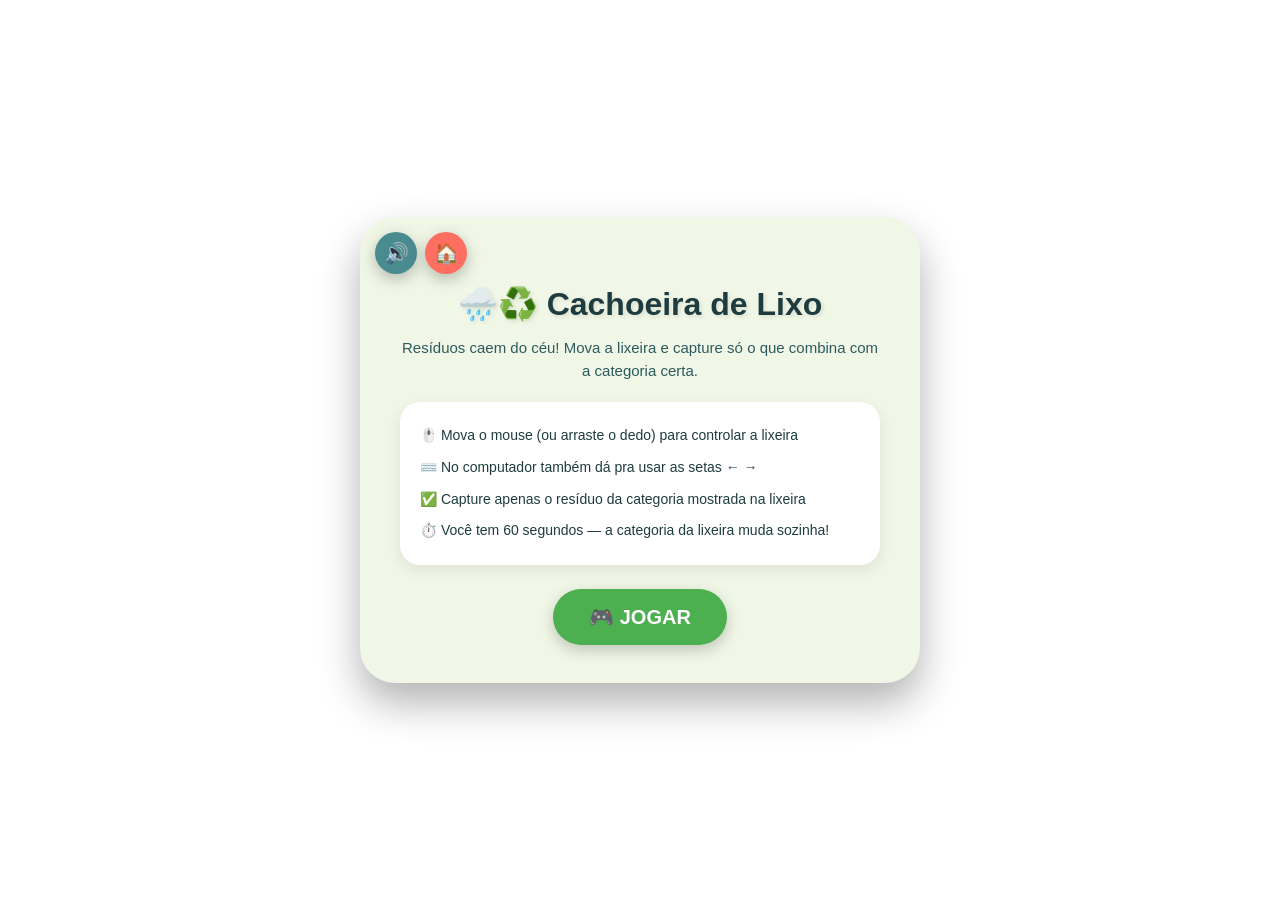
==== src/main/resources/static/cachoeira-lixo.html @ 70d6e850 "Adiciona hub de selecao de jogos e novo jogo Cachoeira de Lixo - index.html vira o hub inicial: apre" ====
<!DOCTYPE html>
<html lang="pt-BR">
<head>
    <meta charset="UTF-8">
    <meta name="viewport" content="width=device-width, initial-scale=1.0">
    <title>🌧️♻️ Cachoeira de Lixo</title>

    <style>

        *{
            margin:0;
            padding:0;
            box-sizing:border-box;
            font-family:'Segoe UI',Tahoma,Geneva,Verdana,sans-serif;
        }

        body{
            background:url('images/backgroud/fundo-jogo.jpg');
            background-size:cover;
            background-position:center;
            background-repeat:no-repeat;
            min-height:100vh;
            display:flex;
            justify-content:center;
            align-items:center;
            padding:10px;
        }

        .game-container{
            background:#f0f7e6;
            border-radius:35px;
            padding:18px 25px;
            box-shadow:0 20px 40px rgba(0,0,0,0.3);
            max-width:560px;
            width:100%;
            max-height:calc(100vh - 20px);
            overflow:auto;
            position:relative;
        }

        .hidden{
            display:none !important;
        }

        /* Botoes flutuantes (som / voltar) */
        .icon-btn{
            position:absolute;
            top:15px;
            width:42px;
            height:42px;
            border-radius:50%;
            border:none;
            background:#4a8b8f;
            color:white;
            font-size:20px;
            cursor:pointer;
            box-shadow:0 5px 15px rgba(0,0,0,0.25);
            display:flex;
            align-items:center;
            justify-content:center;
            transition:transform 0.2s, background 0.3s;
            z-index:10;
            text-decoration:none;
        }

        .icon-btn:hover{
            transform:scale(1.1);
        }

        .icon-btn:active{
            transform:scale(0.9);
        }

        #soundToggleBtn{ left:15px; }

        .home-btn{
            left:65px;
            background:#ff6f61;
        }

        .home-btn:hover{
            background:#ff8a7f;
        }

        /* ===== Tela de inicio ===== */
        .tela-inicio{
            text-align:center;
            padding:50px 15px 20px;
        }

        .tela-inicio h1{
            color:#1e3c3f;
            font-size:32px;
            margin-bottom:14px;
            text-shadow:2px 2px 4px rgba(0,0,0,0.1);
        }

        .tela-inicio p.subtitulo{
            color:#2d5a5e;
            font-size:15px;
            margin-bottom:20px;
            line-height:1.5;
        }

        .instrucoes-lista{
            list-style:none;
            background:white;
            border-radius:20px;
            padding:18px 20px;
            margin-bottom:24px;
            text-align:left;
            box-shadow:0 5px 15px rgba(0,0,0,0.08);
        }

        .instrucoes-lista li{
            color:#1e3c3f;
            font-size:14px;
            padding:6px 0;
            line-height:1.4;
        }

        .btn-primario{
            background:#4CAF50;
            color:white;
            border:none;
            padding:16px 36px;
            font-size:20px;
            font-weight:bold;
            border-radius:35px;
            cursor:pointer;
            box-shadow:0 5px 15px rgba(0,0,0,0.2);
            transition:transform 0.2s, background 0.2s;
        }

        .btn-primario:hover:not(:disabled){
            background:#45a049;
            transform:scale(1.05);
        }

        .btn-primario:active:not(:disabled){
            transform:scale(0.95);
        }

        .btn-primario:disabled{
            opacity:0.6;
            cursor:default;
        }

        /* ===== HUD ===== */
        .hud{
            display:flex;
            justify-content:space-between;
            align-items:center;
            gap:8px;
            flex-wrap:wrap;
            background:#2d5a5e;
            padding:10px 16px;
            border-radius:26px;
            color:white;
            margin:48px 0 14px;
        }

        .hud-pill{
            font-size:14px;
            font-weight:bold;
            padding:7px 14px;
            border-radius:20px;
            color:white;
            white-space:nowrap;
        }

        .hud-pontuacao{ background:#ff6f61; }
        .hud-categoria{ background:#4a8b8f; }
        .hud-tempo{ background:#4CAF50; transition:background 0.3s; }

        .hud-tempo.timer-danger{
            background:#ff3b30;
            animation:pulse-timer 0.6s infinite;
        }

        @keyframes pulse-timer{
            0%,100%{ transform:scale(1); }
            50%{ transform:scale(1.08); }
        }

        .btn-pausar{
            border:none;
            background:#ffb347;
            color:#1e3c3f;
            width:36px;
            height:36px;
            border-radius:50%;
            font-size:16px;
            cursor:pointer;
            box-shadow:0 3px 8px rgba(0,0,0,0.2);
        }

        .btn-pausar:active{
            transform:scale(0.9);
        }

        /* ===== Area de jogo ===== */
        .area-jogo{
            position:relative;
            width:100%;
            height:62vh;
            max-height:520px;
            min-height:360px;
            background:linear-gradient(#cfe8f3, #eaf7ea);
            border-radius:24px;
            overflow:hidden;
            border:3px solid #4a8b8f;
            touch-action:none;
            cursor:pointer;
        }

        .area-jogo.tempo-critico{
            animation:fundo-critico-pulse 0.7s infinite;
        }

        @keyframes fundo-critico-pulse{
            0%,100%{ box-shadow:inset 0 0 0 6px rgba(255,205,210,0); }
            50%{ box-shadow:inset 0 0 0 6px rgba(255,59,48,0.55); }
        }

        .residuo-caindo{
            position:absolute;
            width:54px;
            height:54px;
            background:white;
            border-radius:14px;
            border:2px solid #4a8b8f;
            box-shadow:0 4px 10px rgba(0,0,0,0.15);
            display:flex;
            align-items:center;
            justify-content:center;
        }

        .residuo-caindo img{
            width:42px;
            height:42px;
            object-fit:contain;
            pointer-events:none;
            -webkit-user-drag:none;
        }

        #lixeiraJogador{
            position:absolute;
            bottom:8px;
            left:50%;
            width:110px;
            height:70px;
            transform:translateX(-50%);
            border-radius:14px 14px 22px 22px;
            display:flex;
            flex-direction:column;
            align-items:center;
            justify-content:center;
            color:white;
            font-weight:bold;
            text-shadow:0 1px 3px rgba(0,0,0,0.4);
            box-shadow:0 6px 14px rgba(0,0,0,0.3);
            background:#4a8b8f;
            transition:background-color 0.4s;
        }

        #lixeiraJogador .lixeira-jogador-icone{
            font-size:20px;
            line-height:1;
        }

        #lixeiraJogador .lixeira-jogador-nome{
            font-size:12px;
            margin-top:2px;
        }

        #lixeiraJogador.lixeira-jogador-troca{
            animation:lixeira-troca-anim 0.6s;
        }

        @keyframes lixeira-troca-anim{
            0%{ box-shadow:0 0 0 0 rgba(255,179,71,0.9); }
            100%{ box-shadow:0 0 0 22px rgba(255,179,71,0); }
        }

        #lixeiraJogador.lixeira-jogador-sucesso{
            animation:lixeira-jogador-sucesso-anim 0.4s;
        }

        @keyframes lixeira-jogador-sucesso-anim{
            0%{ transform:translateX(-50%) scale(1); }
            40%{ transform:translateX(-50%) scale(1.18); }
            100%{ transform:translateX(-50%) scale(1); }
        }

        #lixeiraJogador.lixeira-jogador-erro{
            animation:lixeira-jogador-erro-anim 0.4s;
        }

        @keyframes lixeira-jogador-erro-anim{
            0%,100%{ transform:translateX(-50%); }
            25%{ transform:translateX(calc(-50% - 8px)); }
            75%{ transform:translateX(calc(-50% + 8px)); }
        }

        .feedback-flutuante{
            position:absolute;
            font-weight:bold;
            font-size:20px;
            pointer-events:none;
            animation:feedback-subir 0.8s ease-out forwards;
            z-index:6;
        }

        .feedback-positivo{ color:#1b5e20; }
        .feedback-negativo{ color:#b71c1c; }

        @keyframes feedback-subir{
            0%{ transform:translateY(0); opacity:1; }
            100%{ transform:translateY(-45px); opacity:0; }
        }

        .aviso-categoria{
            position:absolute;
            top:14px;
            left:50%;
            transform:translateX(-50%) translateY(-16px);
            background:#ffb347;
            color:#1e3c3f;
            padding:10px 22px;
            border-radius:20px;
            font-weight:bold;
            font-size:14px;
            box-shadow:0 8px 20px rgba(0,0,0,0.25);
            opacity:0;
            transition:opacity 0.3s, transform 0.3s;
            pointer-events:none;
            z-index:7;
            white-space:nowrap;
        }

        .aviso-categoria.visivel{
            opacity:1;
            transform:translateX(-50%) translateY(0);
        }

        .overlay-pausa{
            position:absolute;
            inset:0;
            background:rgba(30,60,63,0.85);
            display:flex;
            flex-direction:column;
            align-items:center;
            justify-content:center;
            gap:16px;
            z-index:8;
            border-radius:22px;
        }

        .overlay-pausa h2{
            color:white;
            font-size:26px;
        }

        /* ===== Tela final ===== */
        .tela-fim{
            text-align:center;
            padding:30px 15px;
        }

        .tela-fim h2{
            color:#1e3c3f;
            font-size:28px;
            margin-bottom:10px;
        }

        .pontuacao-final{
            font-size:52px;
            font-weight:bold;
            color:#ff6f61;
            margin:10px 0;
        }

        .mensagem-final{
            font-size:18px;
            color:#1e3c3f;
            font-weight:bold;
            margin-bottom:14px;
            line-height:1.4;
        }

        .dica-final{
            background:#e8f5e9;
            border-left:6px solid #4CAF50;
            border-radius:14px;
            padding:12px 16px;
            font-size:14px;
            color:#1b5e20;
            margin-bottom:22px;
            text-align:left;
        }

        .botoes-fim{
            display:flex;
            flex-direction:column;
            gap:12px;
            max-width:280px;
            margin:0 auto;
        }

        .btn-secundario{
            background:#4a8b8f;
            color:white;
            text-decoration:none;
            border:none;
            padding:14px 20px;
            font-size:16px;
            font-weight:bold;
            border-radius:30px;
            cursor:pointer;
            display:inline-flex;
            align-items:center;
            justify-content:center;
            gap:8px;
            transition:transform 0.2s, background 0.2s;
        }

        .btn-secundario:hover{
            background:#3d7377;
            transform:scale(1.03);
        }

        @media (max-width:480px){
            .tela-inicio h1{ font-size:26px; }
            .area-jogo{ height:56vh; min-height:320px; }
            #lixeiraJogador{ width:88px; height:60px; }
        }

    </style>
</head>

<body>

<div class="game-container">

    <button class="icon-btn" id="soundToggleBtn" onclick="alternarSom()" title="Ativar/desativar som">🔊</button>
    <a class="icon-btn home-btn" href="index.html" title="Voltar ao menu de jogos">🏠</a>

    <!-- Tela inicial -->
    <div id="telaInicio" class="tela-inicio">
        <h1>🌧️♻️ Cachoeira de Lixo</h1>
        <p class="subtitulo">Resíduos caem do céu! Mova a lixeira e capture só o que combina com a categoria certa.</p>

        <ul class="instrucoes-lista">
            <li>🖱️ Mova o mouse (ou arraste o dedo) para controlar a lixeira</li>
            <li>⌨️ No computador também dá pra usar as setas ← →</li>
            <li>✅ Capture apenas o resíduo da categoria mostrada na lixeira</li>
            <li>⏱️ Você tem 60 segundos — a categoria da lixeira muda sozinha!</li>
        </ul>

        <button class="btn-primario" id="btnJogarInicio">🎮 JOGAR</button>
    </div>

    <!-- Tela de jogo -->
    <div id="telaJogo" class="hidden">

        <div class="hud">
            <div class="hud-pill hud-pontuacao" id="hudPontuacao">0 pontos</div>
            <div class="hud-pill hud-categoria" id="hudCategoria">♻️ --</div>
            <div class="hud-pill hud-tempo" id="hudTempo">⏱️ 60s</div>
            <button class="btn-pausar" id="btnPausar" title="Pausar">⏸️</button>
        </div>

        <div class="area-jogo" id="areaJogo">
            <div id="lixeiraJogador">
                <span class="lixeira-jogador-icone">♻️</span>
                <span class="lixeira-jogador-nome">--</span>
            </div>
            <div class="aviso-categoria" id="avisoCategoria"></div>

            <div class="overlay-pausa hidden" id="overlayPausa">
                <h2>⏸️ Pausado</h2>
                <button class="btn-primario" id="btnContinuar">▶️ Continuar</button>
            </div>
        </div>
    </div>

    <!-- Tela final -->
    <div id="telaFim" class="hidden tela-fim">
        <h2>🏁 Fim de Jogo!</h2>
        <p class="pontuacao-final" id="pontuacaoFinal">0</p>
        <p class="mensagem-final" id="mensagemFinal"></p>
        <p class="dica-final" id="dicaFinal"></p>

        <div class="botoes-fim">
            <button class="btn-primario" id="btnJogarNovamente">🔄 Jogar novamente</button>
            <a class="btn-secundario" href="index.html">🏠 Voltar ao menu</a>
        </div>
    </div>

</div>

<script>

    // ===== Dados de categorias e itens (reaproveita a API do jogo de reciclagem) =====

    const CORES_CATEGORIA = {
        azul: '#1976D2',
        vermelho: '#e53935',
        verde: '#4CAF50',
        amarelo: '#ffb347',
        marrom: '#8d6e46'
    };

    // Copia local dos mesmos dados do backend (com.reciclagem.jogo.service.JogoService),
    // usada apenas se a API estiver indisponivel no momento do carregamento.
    const DADOS_FALLBACK = {
        lixeiras: [
            { cor: 'azul', categoriaAceita: 'papel', nome: 'Papel', imagemUrl: '/images/lixeiras/Papel.jpeg' },
            { cor: 'vermelho', categoriaAceita: 'plastico', nome: 'Plástico', imagemUrl: '/images/lixeiras/Plástico.jpeg' },
            { cor: 'verde', categoriaAceita: 'vidro', nome: 'Vidro', imagemUrl: '/images/lixeiras/Vidro.jpeg' },
            { cor: 'amarelo', categoriaAceita: 'metal', nome: 'Metal', imagemUrl: '/images/lixeiras/Metal.jpeg' },
            { cor: 'marrom', categoriaAceita: 'organico', nome: 'Orgânico', imagemUrl: '/images/lixeiras/Orgânico.jpeg' }
        ],
        itens: [
            { id: 1, nome: 'Garrafa PET', categoria: 'plastico', imagemUrl: '/images/lixos/Plastico/Garrafa PET.png' },
            { id: 2, nome: 'Pote de iogurte', categoria: 'plastico', imagemUrl: '/images/lixos/Plastico/Pote de iogurte.png' },
            { id: 3, nome: 'Sacola plástica', categoria: 'plastico', imagemUrl: '/images/lixos/Plastico/Sacola plastica.png' },
            { id: 4, nome: 'Tampa de garrafa', categoria: 'plastico', imagemUrl: '/images/lixos/Plastico/Tampa de garrafa.png' },
            { id: 5, nome: 'Copo descartável', categoria: 'plastico', imagemUrl: '/images/lixos/Plastico/Copo descartável.png' },
            { id: 6, nome: 'Jornal', categoria: 'papel', imagemUrl: '/images/lixos/Papel/Jornal.png' },
            { id: 7, nome: 'Caixa de papelão', categoria: 'papel', imagemUrl: '/images/lixos/Papel/Caixa de papelão.png' },
            { id: 8, nome: 'Revista', categoria: 'papel', imagemUrl: '/images/lixos/Papel/Revista.png' },
            { id: 9, nome: 'Rolo de papel higiênico', categoria: 'papel', imagemUrl: '/images/lixos/Papel/Rolo de papel higiênico.png' },
            { id: 10, nome: 'Caixa de leite', categoria: 'papel', imagemUrl: '/images/lixos/Papel/Caixa de leite.png' },
            { id: 11, nome: 'Lata de refrigerante', categoria: 'metal', imagemUrl: '/images/lixos/Metal/Lata de refrigerante.png' },
            { id: 12, nome: 'Lata de atum', categoria: 'metal', imagemUrl: '/images/lixos/Metal/Lata de atum.png' },
            { id: 13, nome: 'Papel alumínio', categoria: 'metal', imagemUrl: '/images/lixos/Metal/_Papel alumínio.png' },
            { id: 14, nome: 'Fio de cobre', categoria: 'metal', imagemUrl: '/images/lixos/Metal/Fio de cobre.png' },
            { id: 15, nome: 'Tampa de metal', categoria: 'metal', imagemUrl: '/images/lixos/Metal/Tampa de metal.png' },
            { id: 16, nome: 'Garrafa de vidro', categoria: 'vidro', imagemUrl: '/images/lixos/Vidro/Garrafa de vidro.png' },
            { id: 17, nome: 'Pote de vidro', categoria: 'vidro', imagemUrl: '/images/lixos/Vidro/Pote de vidro.png' },
            { id: 18, nome: 'Jarra de vidro', categoria: 'vidro', imagemUrl: '/images/lixos/Vidro/Jarra de vidro.png' },
            { id: 19, nome: 'Caco de vidro', categoria: 'vidro', imagemUrl: '/images/lixos/Vidro/Caco de vidro.png' },
            { id: 20, nome: 'Pote de geleia', categoria: 'vidro', imagemUrl: '/images/lixos/Vidro/Pote de geleia.png' },
            { id: 21, nome: 'Casca de banana', categoria: 'organico', imagemUrl: '/images/lixos/Organico/casca de banana.png' },
            { id: 22, nome: 'Casca de laranja', categoria: 'organico', imagemUrl: '/images/lixos/Organico/casca de laranja.png' },
            { id: 23, nome: 'Saquinho de chá', categoria: 'organico', imagemUrl: '/images/lixos/Organico/Saquinho de chá.png' },
            { id: 24, nome: 'Casca de ovo', categoria: 'organico', imagemUrl: '/images/lixos/Organico/casca de ovo.png' },
            { id: 25, nome: 'Resto de comida', categoria: 'organico', imagemUrl: '/images/lixos/Organico/resto de comida.png' }
        ]
    };

    const DICAS_EDUCATIVAS = [
        'Plásticos devem ser separados para reciclagem sempre que possível.',
        'Resíduos orgânicos podem virar compostagem.',
        'Vidros precisam ser descartados com cuidado, sem quebrar.',
        'Papéis limpos e secos podem ser reciclados.',
        'Metais como latinhas podem ser reaproveitados quase infinitamente.'
    ];

    async function carregarDados() {
        try {
            const [respItens, respLixeiras] = await Promise.all([
                fetch('/api/itens'),
                fetch('/api/lixeiras')
            ]);

            if (!respItens.ok || !respLixeiras.ok) {
                throw new Error('API indisponível');
            }

            const itens = await respItens.json();
            const lixeiras = await respLixeiras.json();

            if (!itens.length || !lixeiras.length) {
                throw new Error('API retornou dados vazios');
            }

            return { itens, lixeiras };
        } catch (erro) {
            console.warn('Cachoeira de Lixo: usando dados locais de reserva.', erro);
            return DADOS_FALLBACK;
        }
    }

    // ===== Efeitos sonoros (reaproveita os mesmos arquivos do jogo de reciclagem) =====

    let soundEnabled = localStorage.getItem('jogoReciclagem_som') !== 'off';
    let tempoPassandoTocando = false;

    const ARQUIVOS_SOM = {
        clique: 'sounds/clique.mp3',
        acerto: 'sounds/acerto.mp3',
        erro: 'sounds/erro.mp3',
        comeco: 'sounds/comeco-jogo.mp3',
        tempoPassando: 'sounds/tempo-passando.mp3'
    };

    const audioElementos = {};
    Object.keys(ARQUIVOS_SOM).forEach(chave => {
        const audio = new Audio(ARQUIVOS_SOM[chave]);
        audio.preload = 'auto';
        audioElementos[chave] = audio;
    });

    function tocarSom(chave, volume = 0.7) {
        if (!soundEnabled) return;
        const original = audioElementos[chave];
        if (!original) return;
        try {
            const instancia = original.cloneNode();
            instancia.volume = volume;
            instancia.play().catch(() => {});
        } catch (e) {
            console.warn('Não foi possível tocar som:', e);
        }
    }

    function somClique() { tocarSom('clique', 0.6); }
    function somAcerto() { tocarSom('acerto', 0.8); }
    function somErro() { tocarSom('erro', 0.7); }
    function somComeco() { tocarSom('comeco', 0.7); }
    function somFim() { tocarSom('acerto', 0.9); }

    function iniciarSomTempoPassando() {
        if (!soundEnabled || tempoPassandoTocando) return;
        const audio = audioElementos.tempoPassando;
        tempoPassandoTocando = true;
        audio.loop = true;
        audio.volume = 0.3;
        audio.currentTime = 0;
        audio.play().catch(() => {});
    }

    function pararSomTempoPassando() {
        const audio = audioElementos.tempoPassando;
        audio.pause();
        audio.currentTime = 0;
        audio.loop = false;
        tempoPassandoTocando = false;
    }

    function alternarSom() {
        soundEnabled = !soundEnabled;
        localStorage.setItem('jogoReciclagem_som', soundEnabled ? 'on' : 'off');
        document.getElementById('soundToggleBtn').textContent = soundEnabled ? '🔊' : '🔇';
        if (!soundEnabled) {
            pararSomTempoPassando();
        } else {
            somClique();
        }
    }

    function tocarAnimacao(elemento, classe) {
        elemento.classList.remove(classe);
        void elemento.offsetWidth;
        elemento.classList.add(classe);
        elemento.addEventListener('animationend', () => elemento.classList.remove(classe), { once: true });
    }

    // ===== Elementos da interface =====

    const telaInicio = document.getElementById('telaInicio');
    const telaJogo = document.getElementById('telaJogo');
    const telaFim = document.getElementById('telaFim');

    const btnJogarInicio = document.getElementById('btnJogarInicio');
    const btnJogarNovamente = document.getElementById('btnJogarNovamente');
    const btnPausar = document.getElementById('btnPausar');
    const btnContinuar = document.getElementById('btnContinuar');

    const areaJogo = document.getElementById('areaJogo');
    const lixeiraJogadorEl = document.getElementById('lixeiraJogador');
    const avisoCategoriaEl = document.getElementById('avisoCategoria');
    const overlayPausaEl = document.getElementById('overlayPausa');

    const hudPontuacao = document.getElementById('hudPontuacao');
    const hudCategoria = document.getElementById('hudCategoria');
    const hudTempo = document.getElementById('hudTempo');

    const pontuacaoFinalEl = document.getElementById('pontuacaoFinal');
    const mensagemFinalEl = document.getElementById('mensagemFinal');
    const dicaFinalEl = document.getElementById('dicaFinal');

    const LARGURA_BIN_PX = 110; // precisa bater com a largura de #lixeiraJogador no CSS

    // ===== Estado do jogo =====

    const estado = {
        status: 'inicio', // inicio | jogando | pausado | fim
        pontuacao: 0,
        duracaoPartida: 60,
        tempoRestante: 60,
        categorias: [],
        itensPool: [],
        categoriaAtualIndex: 0,
        itensAtivos: [],
        binXPercent: 50,
        velocidadeQueda: 90, // pixels por segundo
        intervaloSpawnMs: 1300,
        acumuladorSpawnMs: 0,
        tempoParaTrocarCategoria: 20, // segundos
        tempoDesdeUltimaTroca: 0,
        tempoDesdeUltimoAumento: 0,
        nivelDificuldade: 0,
        teclaEsquerda: false,
        teclaDireita: false,
        ultimoTimestamp: null,
        rafId: null,
        avisoTimeoutId: null
    };

    let dadosProntos = false;

    carregarDados().then(dados => {
        estado.categorias = dados.lixeiras;
        estado.itensPool = dados.itens;
        dadosProntos = true;
        btnJogarInicio.disabled = false;
        btnJogarInicio.textContent = '🎮 JOGAR';
    });

    // ===== Funcoes principais do jogo =====

    function iniciarPartida() {
        if (!dadosProntos) return;

        limparResiduosETimers();

        estado.status = 'jogando';
        estado.pontuacao = 0;
        estado.tempoRestante = estado.duracaoPartida;
        estado.velocidadeQueda = 90;
        estado.intervaloSpawnMs = 1300;
        estado.acumuladorSpawnMs = 0;
        estado.tempoParaTrocarCategoria = 20;
        estado.tempoDesdeUltimaTroca = 0;
        estado.tempoDesdeUltimoAumento = 0;
        estado.nivelDificuldade = 0;
        estado.binXPercent = 50;
        estado.categoriaAtualIndex = Math.floor(Math.random() * estado.categorias.length);

        telaInicio.classList.add('hidden');
        telaFim.classList.add('hidden');
        telaJogo.classList.remove('hidden');
        overlayPausaEl.classList.add('hidden');

        renderizarBin();
        aplicarVisualCategoria(false);
        atualizarPontuacaoHud();
        atualizarHudTempo();
        somComeco();

        estado.ultimoTimestamp = null;
        estado.rafId = requestAnimationFrame(loopJogo);
    }

    function reiniciarPartida() {
        somClique();
        iniciarPartida();
    }

    function finalizarPartida() {
        estado.status = 'fim';
        limparResiduosVisuais();
        pararSomTempoPassando();

        telaJogo.classList.add('hidden');
        telaFim.classList.remove('hidden');

        pontuacaoFinalEl.textContent = estado.pontuacao;
        mensagemFinalEl.textContent = gerarMensagemDesempenho(estado.pontuacao);
        dicaFinalEl.textContent = '💡 ' + DICAS_EDUCATIVAS[Math.floor(Math.random() * DICAS_EDUCATIVAS.length)];

        somFim();
    }

    function gerarMensagemDesempenho(pontuacao) {
        if (pontuacao >= 150) return 'Incrível! Você separou muitos resíduos corretamente! 🏆';
        if (pontuacao >= 90) return 'Parabéns! Você foi ótimo capturando o lixo certo! 🌟';
        if (pontuacao >= 40) return 'Bom trabalho! Continue praticando a separação correta. 👍';
        return 'Continue tentando! Separar o lixo corretamente ajuda o planeta. ♻️';
    }

    function limparResiduosVisuais() {
        estado.itensAtivos.forEach(residuo => residuo.elemento.remove());
        estado.itensAtivos = [];
    }

    function limparResiduosETimers() {
        if (estado.rafId) {
            cancelAnimationFrame(estado.rafId);
            estado.rafId = null;
        }
        clearTimeout(estado.avisoTimeoutId);
        pararSomTempoPassando();
        limparResiduosVisuais();
    }

    function voltarAoMenuInicioJogo() {
        somClique();
        estado.status = 'inicio';
        limparResiduosETimers();
        telaJogo.classList.add('hidden');
        telaFim.classList.add('hidden');
        telaInicio.classList.remove('hidden');
    }

    function alternarPausa() {
        if (estado.status === 'jogando') {
            estado.status = 'pausado';
            overlayPausaEl.classList.remove('hidden');
            pararSomTempoPassando();
            somClique();
        } else if (estado.status === 'pausado') {
            estado.status = 'jogando';
            overlayPausaEl.classList.add('hidden');
            estado.ultimoTimestamp = null;
            somClique();
        }
    }

    // ===== Loop principal (baseado em delta-time, facil de pausar) =====

    function loopJogo(timestamp) {
        if (estado.status === 'jogando') {
            if (estado.ultimoTimestamp === null) {
                estado.ultimoTimestamp = timestamp;
            }
            const dt = Math.min((timestamp - estado.ultimoTimestamp) / 1000, 0.05);
            estado.ultimoTimestamp = timestamp;

            atualizarTempo(dt);
            atualizarMovimentoLixeira(dt);
            atualizarSpawn(dt);
            moverResiduos(dt);
            atualizarTrocaCategoria(dt);
            atualizarDificuldade(dt);
        } else {
            estado.ultimoTimestamp = null;
        }

        if (estado.status === 'jogando' || estado.status === 'pausado') {
            estado.rafId = requestAnimationFrame(loopJogo);
        }
    }

    // ===== Tempo =====

    function atualizarTempo(dt) {
        estado.tempoRestante -= dt;
        if (estado.tempoRestante <= 0) {
            estado.tempoRestante = 0;
            atualizarHudTempo();
            finalizarPartida();
            return;
        }
        atualizarHudTempo();
    }

    function atualizarHudTempo() {
        hudTempo.textContent = `⏱️ ${Math.ceil(estado.tempoRestante)}s`;
        const critico = estado.tempoRestante <= 10 && estado.tempoRestante > 0;
        hudTempo.classList.toggle('timer-danger', critico);
        areaJogo.classList.toggle('tempo-critico', critico);
        if (critico) {
            iniciarSomTempoPassando();
        } else {
            pararSomTempoPassando();
        }
    }

    // ===== Movimento da lixeira (mouse, toque e teclado) =====

    function definirBinPercent(percent) {
        const areaWidth = areaJogo.clientWidth || 1;
        const minPercent = (LARGURA_BIN_PX / 2 / areaWidth) * 100;
        const maxPercent = 100 - minPercent;
        estado.binXPercent = Math.min(maxPercent, Math.max(minPercent, percent));
        renderizarBin();
    }

    function renderizarBin() {
        lixeiraJogadorEl.style.left = estado.binXPercent + '%';
    }

    function moverBinParaPontoX(clientX) {
        const rect = areaJogo.getBoundingClientRect();
        const xPx = clientX - rect.left;
        definirBinPercent((xPx / rect.width) * 100);
    }

    areaJogo.addEventListener('mousemove', e => {
        if (estado.status !== 'jogando') return;
        moverBinParaPontoX(e.clientX);
    });

    areaJogo.addEventListener('touchstart', e => {
        if (estado.status !== 'jogando') return;
        e.preventDefault();
        moverBinParaPontoX(e.touches[0].clientX);
    }, { passive: false });

    areaJogo.addEventListener('touchmove', e => {
        if (estado.status !== 'jogando') return;
        e.preventDefault();
        moverBinParaPontoX(e.touches[0].clientX);
    }, { passive: false });

    window.addEventListener('keydown', e => {
        if (e.key === 'ArrowLeft') estado.teclaEsquerda = true;
        if (e.key === 'ArrowRight') estado.teclaDireita = true;
        if ((e.key === ' ' || e.key === 'Escape') && (estado.status === 'jogando' || estado.status === 'pausado')) {
            e.preventDefault();
            alternarPausa();
        }
    });

    window.addEventListener('keyup', e => {
        if (e.key === 'ArrowLeft') estado.teclaEsquerda = false;
        if (e.key === 'ArrowRight') estado.teclaDireita = false;
    });

    function atualizarMovimentoLixeira(dt) {
        const velocidadeTecladoPercentPorSeg = 90;
        if (estado.teclaEsquerda) definirBinPercent(estado.binXPercent - velocidadeTecladoPercentPorSeg * dt);
        if (estado.teclaDireita) definirBinPercent(estado.binXPercent + velocidadeTecladoPercentPorSeg * dt);
    }

    // ===== Geracao e queda dos residuos =====

    function atualizarSpawn(dt) {
        estado.acumuladorSpawnMs += dt * 1000;
        if (estado.acumuladorSpawnMs >= estado.intervaloSpawnMs) {
            estado.acumuladorSpawnMs = 0;
            gerarResiduoAleatorio();
        }
    }

    function gerarResiduoAleatorio() {
        if (!estado.itensPool.length) return;

        const item = estado.itensPool[Math.floor(Math.random() * estado.itensPool.length)];
        const largura = 54;
        const areaWidth = areaJogo.clientWidth;
        const x = Math.random() * Math.max(0, areaWidth - largura);

        const elemento = document.createElement('div');
        elemento.className = 'residuo-caindo';
        elemento.style.left = x + 'px';
        elemento.style.top = '-60px';
        elemento.innerHTML = `<img src="${item.imagemUrl}" alt="${item.nome}">`;
        areaJogo.appendChild(elemento);

        estado.itensAtivos.push({
            elemento,
            x,
            y: -60,
            largura,
            altura: 54,
            categoria: (item.categoria || '').toLowerCase(),
            resolvido: false
        });
    }

    function moverResiduos(dt) {
        const areaHeight = areaJogo.clientHeight;
        const areaWidth = areaJogo.clientWidth;
        const binCenterPx = areaWidth * (estado.binXPercent / 100);
        const binLeftPx = binCenterPx - LARGURA_BIN_PX / 2;
        const binRightPx = binCenterPx + LARGURA_BIN_PX / 2;
        const binTopPx = areaHeight - 78;
        const binBottomPx = areaHeight - 8;

        for (let i = estado.itensAtivos.length - 1; i >= 0; i--) {
            const residuo = estado.itensAtivos[i];
            if (residuo.resolvido) continue;

            residuo.y += estado.velocidadeQueda * dt;
            residuo.elemento.style.top = residuo.y + 'px';

            const dentroFaixaBin = (residuo.y + residuo.altura) >= binTopPx && residuo.y <= binBottomPx;
            if (dentroFaixaBin && detectarColisaoHorizontal(residuo, binLeftPx, binRightPx)) {
                resolverCaptura(residuo);
                continue;
            }

            if (residuo.y > areaHeight) {
                resolverQueda(residuo);
            }
        }
    }

    function detectarColisaoHorizontal(residuo, binLeftPx, binRightPx) {
        return (residuo.x + residuo.largura) >= binLeftPx && residuo.x <= binRightPx;
    }

    function categoriaAtual() {
        return estado.categorias[estado.categoriaAtualIndex];
    }

    function itemCorrespondeCategoriaAtual(residuo) {
        const cat = categoriaAtual();
        return !!cat && residuo.categoria === (cat.categoriaAceita || '').toLowerCase();
    }

    function resolverCaptura(residuo) {
        residuo.resolvido = true;
        const acertou = itemCorrespondeCategoriaAtual(residuo);

        if (acertou) {
            atualizarPontuacao(10);
            mostrarFeedbackFlutuante('+10', 'positivo', residuo.x, residuo.y);
            somAcerto();
            tocarAnimacao(lixeiraJogadorEl, 'lixeira-jogador-sucesso');
        } else {
            atualizarPontuacao(-5);
            mostrarFeedbackFlutuante('-5', 'negativo', residuo.x, residuo.y);
            somErro();
            tocarAnimacao(lixeiraJogadorEl, 'lixeira-jogador-erro');
        }

        removerResiduo(residuo);
    }

    function resolverQueda(residuo) {
        residuo.resolvido = true;

        if (itemCorrespondeCategoriaAtual(residuo)) {
            atualizarPontuacao(-5);
            somErro();
            tocarAnimacao(lixeiraJogadorEl, 'lixeira-jogador-erro');
        }
        // Residuo de outra categoria: sai da tela sem penalidade.

        removerResiduo(residuo);
    }

    function removerResiduo(residuo) {
        residuo.elemento.remove();
        const indice = estado.itensAtivos.indexOf(residuo);
        if (indice >= 0) estado.itensAtivos.splice(indice, 1);
    }

    function mostrarFeedbackFlutuante(texto, tipo, x, y) {
        const el = document.createElement('div');
        el.className = 'feedback-flutuante ' + (tipo === 'positivo' ? 'feedback-positivo' : 'feedback-negativo');
        el.textContent = texto;
        el.style.left = x + 'px';
        el.style.top = y + 'px';
        areaJogo.appendChild(el);
        el.addEventListener('animationend', () => el.remove(), { once: true });
    }

    // ===== Pontuacao =====

    function atualizarPontuacao(delta) {
        estado.pontuacao = Math.max(0, estado.pontuacao + delta);
        atualizarPontuacaoHud();
    }

    function atualizarPontuacaoHud() {
        hudPontuacao.textContent = estado.pontuacao + ' pontos';
    }

    // ===== Troca de categoria da lixeira =====

    function atualizarTrocaCategoria(dt) {
        estado.tempoDesdeUltimaTroca += dt;
        if (estado.tempoDesdeUltimaTroca < estado.tempoParaTrocarCategoria) return;

        const areaHeight = areaJogo.clientHeight;
        const algumItemProximo = estado.itensAtivos.some(r => !r.resolvido && r.y > areaHeight - 140);
        if (algumItemProximo && estado.tempoDesdeUltimaTroca < estado.tempoParaTrocarCategoria + 1) {
            return; // evita trocar bem no instante da colisao, espera ate 1s a mais
        }

        trocarCategoriaLixeira();
    }

    function trocarCategoriaLixeira() {
        estado.tempoDesdeUltimaTroca = 0;

        if (estado.categorias.length > 1) {
            let novoIndex = estado.categoriaAtualIndex;
            while (novoIndex === estado.categoriaAtualIndex) {
                novoIndex = Math.floor(Math.random() * estado.categorias.length);
            }
            estado.categoriaAtualIndex = novoIndex;
        }

        aplicarVisualCategoria(true);
        mostrarAvisoCategoria();
    }

    function aplicarVisualCategoria(comAnimacao) {
        const cat = categoriaAtual();
        if (!cat) return;

        const cor = CORES_CATEGORIA[cat.cor] || '#4a8b8f';
        lixeiraJogadorEl.style.backgroundColor = cor;
        lixeiraJogadorEl.querySelector('.lixeira-jogador-nome').textContent = cat.nome;

        hudCategoria.textContent = `♻️ ${cat.nome}`;
        hudCategoria.style.backgroundColor = cor;

        if (comAnimacao) {
            tocarAnimacao(lixeiraJogadorEl, 'lixeira-jogador-troca');
        }
    }

    function mostrarAvisoCategoria() {
        const cat = categoriaAtual();
        if (!cat) return;

        avisoCategoriaEl.textContent = `Agora colete: ${cat.nome}`;
        avisoCategoriaEl.classList.add('visivel');

        clearTimeout(estado.avisoTimeoutId);
        estado.avisoTimeoutId = setTimeout(() => {
            avisoCategoriaEl.classList.remove('visivel');
        }, 1800);
    }

    // ===== Dificuldade progressiva =====

    function atualizarDificuldade(dt) {
        estado.tempoDesdeUltimoAumento += dt;
        if (estado.tempoDesdeUltimoAumento >= 12) {
            estado.tempoDesdeUltimoAumento = 0;
            aumentarDificuldade();
        }
    }

    function aumentarDificuldade() {
        estado.nivelDificuldade++;
        estado.velocidadeQueda = Math.min(estado.velocidadeQueda * 1.12, 320);
        estado.intervaloSpawnMs = Math.max(estado.intervaloSpawnMs * 0.9, 550);
        estado.tempoParaTrocarCategoria = Math.max(estado.tempoParaTrocarCategoria - 1, 11);
    }

    // ===== Eventos dos botoes =====

    btnJogarInicio.addEventListener('click', () => {
        somClique();
        iniciarPartida();
    });

    btnJogarNovamente.addEventListener('click', reiniciarPartida);
    btnPausar.addEventListener('click', alternarPausa);
    btnContinuar.addEventListener('click', alternarPausa);

    document.getElementById('soundToggleBtn').textContent = soundEnabled ? '🔊' : '🔇';
    btnJogarInicio.disabled = true;
    btnJogarInicio.textContent = 'Carregando...';

</script>

</body>
</html>
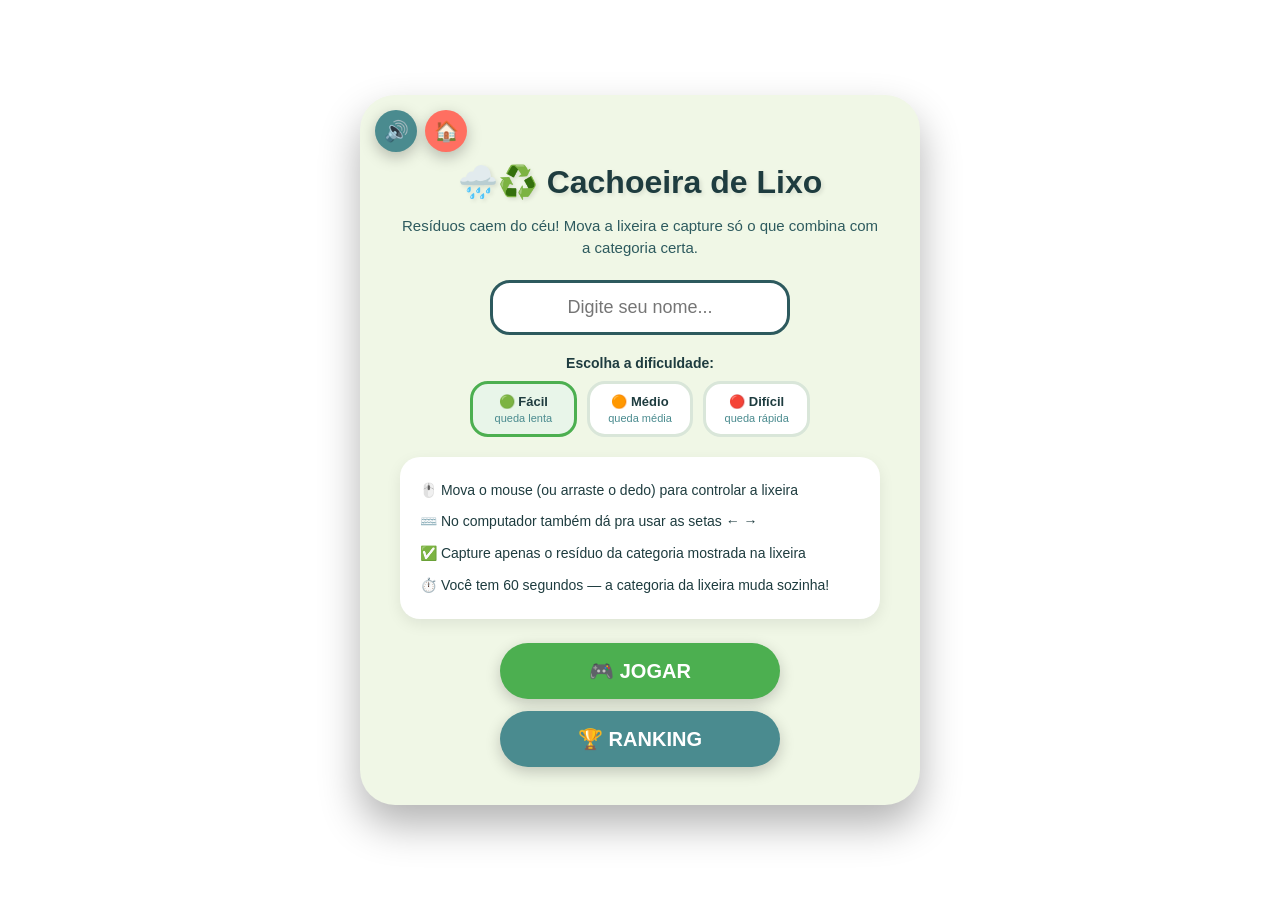
==== commit 4b2dd2cc: "Adiciona ranking, nome do jogador e dificuldade no Cachoeira de Lixo - Tela inicial do jogo novo ago" ====
--- a/src/main/resources/static/cachoeira-lixo.html
+++ b/src/main/resources/static/cachoeira-lixo.html
@@ -146,6 +146,200 @@
             cursor:default;
         }
 
+        .name-input{
+            padding:14px;
+            border-radius:20px;
+            border:3px solid #2d5a5e;
+            font-size:18px;
+            width:100%;
+            max-width:300px;
+            text-align:center;
+            margin:0 auto 20px;
+            display:block;
+            color:#1e3c3f;
+            outline:none;
+        }
+
+        .name-input:focus{
+            border-color:#ffb347;
+        }
+
+        .dificuldade-section{
+            max-width:340px;
+            margin:0 auto 20px;
+        }
+
+        .dificuldade-label{
+            color:#1e3c3f;
+            font-weight:bold;
+            margin-bottom:10px;
+            font-size:14px;
+        }
+
+        .dificuldade-buttons{
+            display:flex;
+            gap:10px;
+        }
+
+        .dificuldade-btn{
+            flex:1;
+            background:white;
+            border:3px solid #d9e6d9;
+            border-radius:18px;
+            padding:10px 6px;
+            font-size:13px;
+            font-weight:bold;
+            color:#1e3c3f;
+            cursor:pointer;
+            transition:all 0.2s;
+        }
+
+        .dificuldade-btn span{
+            display:block;
+            font-weight:normal;
+            font-size:11px;
+            margin-top:3px;
+            color:#4a8b8f;
+        }
+
+        .dificuldade-btn:hover{
+            border-color:#ffb347;
+        }
+
+        .dificuldade-btn.active{
+            border-color:#4CAF50;
+            background:#e8f5e9;
+        }
+
+        .menu-buttons-inicio{
+            display:flex;
+            flex-direction:column;
+            gap:12px;
+            max-width:280px;
+            margin:0 auto;
+        }
+
+        .btn-ranking{
+            background:#4a8b8f;
+            color:white;
+        }
+
+        .btn-ranking:hover{
+            background:#3d7377;
+            transform:scale(1.05);
+        }
+
+        /* ===== Modal de ranking ===== */
+        .modal-overlay{
+            position:fixed;
+            top:0;
+            left:0;
+            width:100%;
+            height:100%;
+            background:rgba(0,0,0,0.7);
+            display:none;
+            justify-content:center;
+            align-items:center;
+            z-index:1000;
+            backdrop-filter:blur(5px);
+        }
+
+        .modal-container{
+            background:white;
+            width:90%;
+            max-width:480px;
+            max-height:80vh;
+            border-radius:25px;
+            position:relative;
+            padding:30px 20px 20px;
+            overflow-y:auto;
+            box-shadow:0 10px 30px rgba(0,0,0,0.5);
+        }
+
+        .modal-close{
+            position:absolute;
+            top:12px;
+            right:14px;
+            font-size:26px;
+            font-weight:bold;
+            color:white;
+            cursor:pointer;
+            background:#ff6f61;
+            width:36px;
+            height:36px;
+            display:flex;
+            align-items:center;
+            justify-content:center;
+            border-radius:50%;
+            line-height:1;
+            box-shadow:0 5px 10px rgba(0,0,0,0.2);
+            transition:transform 0.2s;
+        }
+
+        .modal-close:hover{
+            transform:scale(1.1);
+        }
+
+        .ranking-tabs{
+            display:flex;
+            gap:8px;
+            justify-content:center;
+            margin:14px 0 12px;
+            flex-wrap:wrap;
+        }
+
+        .ranking-tab-btn{
+            background:#d9e6d9;
+            border:none;
+            border-radius:20px;
+            padding:8px 16px;
+            font-size:13px;
+            font-weight:bold;
+            color:#1e3c3f;
+            cursor:pointer;
+            transition:all 0.2s;
+        }
+
+        .ranking-tab-btn.active{
+            background:#2d5a5e;
+            color:white;
+        }
+
+        .ranking-table-wrap{
+            max-height:320px;
+            overflow-y:auto;
+        }
+
+        .ranking-table{
+            width:100%;
+            border-collapse:collapse;
+            text-align:left;
+        }
+
+        .ranking-table th, .ranking-table td{
+            padding:8px 10px;
+            border-bottom:1px solid #d9e6d9;
+            color:#1e3c3f;
+            font-size:14px;
+        }
+
+        .ranking-table th{
+            background:#f0f7e6;
+            position:sticky;
+            top:0;
+        }
+
+        .ranking-table tr.ranking-destaque{
+            background:#fff3d6;
+            font-weight:bold;
+        }
+
+        .ranking-vazio{
+            color:#4a8b8f;
+            padding:20px;
+            text-align:center;
+        }
+
         /* ===== HUD ===== */
         .hud{
             display:flex;
@@ -451,6 +645,23 @@
         <h1>🌧️♻️ Cachoeira de Lixo</h1>
         <p class="subtitulo">Resíduos caem do céu! Mova a lixeira e capture só o que combina com a categoria certa.</p>
 
+        <input type="text" id="nomeJogadorInput" class="name-input" placeholder="Digite seu nome..." maxlength="20">
+
+        <div class="dificuldade-section">
+            <div class="dificuldade-label">Escolha a dificuldade:</div>
+            <div class="dificuldade-buttons">
+                <button class="dificuldade-btn active" data-dificuldade="FACIL" onclick="selecionarDificuldade('FACIL', this)">
+                    🟢 Fácil<span>queda lenta</span>
+                </button>
+                <button class="dificuldade-btn" data-dificuldade="MEDIO" onclick="selecionarDificuldade('MEDIO', this)">
+                    🟠 Médio<span>queda média</span>
+                </button>
+                <button class="dificuldade-btn" data-dificuldade="DIFICIL" onclick="selecionarDificuldade('DIFICIL', this)">
+                    🔴 Difícil<span>queda rápida</span>
+                </button>
+            </div>
+        </div>
+
         <ul class="instrucoes-lista">
             <li>🖱️ Mova o mouse (ou arraste o dedo) para controlar a lixeira</li>
             <li>⌨️ No computador também dá pra usar as setas ← →</li>
@@ -458,7 +669,10 @@
             <li>⏱️ Você tem 60 segundos — a categoria da lixeira muda sozinha!</li>
         </ul>
 
-        <button class="btn-primario" id="btnJogarInicio">🎮 JOGAR</button>
+        <div class="menu-buttons-inicio">
+            <button class="btn-primario" id="btnJogarInicio">🎮 JOGAR</button>
+            <button class="btn-primario btn-ranking" id="btnAbrirRanking">🏆 RANKING</button>
+        </div>
     </div>
 
     <!-- Tela de jogo -->
@@ -496,8 +710,21 @@
             <button class="btn-primario" id="btnJogarNovamente">🔄 Jogar novamente</button>
             <a class="btn-secundario" href="index.html">🏠 Voltar ao menu</a>
         </div>
+
+        <div class="ranking-tabs" id="finalRankingTabs"></div>
+        <div class="ranking-table-wrap" id="finalRankingTable"></div>
     </div>
 
+</div>
+
+<!-- Modal de Ranking -->
+<div id="rankingModal" class="modal-overlay" onclick="fecharRankingFora(event)">
+    <div class="modal-container">
+        <span class="modal-close" onclick="fecharRanking()">&times;</span>
+        <h2 style="color:#1e3c3f;text-align:center;">🏆 Ranking — Cachoeira de Lixo</h2>
+        <div class="ranking-tabs" id="rankingModalTabs"></div>
+        <div class="ranking-table-wrap" id="rankingModalTable"></div>
+    </div>
 </div>
 
 <script>
@@ -510,6 +737,14 @@
         verde: '#4CAF50',
         amarelo: '#ffb347',
         marrom: '#8d6e46'
+    };
+
+    // Cada dificuldade define o ponto de partida da queda; a dificuldade
+    // progressiva (aumentarDificuldade) continua subindo a partir dali.
+    const PRESETS_DIFICULDADE = {
+        FACIL: { velocidadeQueda: 80, intervaloSpawnMs: 1500, tempoParaTrocarCategoria: 24 },
+        MEDIO: { velocidadeQueda: 110, intervaloSpawnMs: 1100, tempoParaTrocarCategoria: 18 },
+        DIFICIL: { velocidadeQueda: 150, intervaloSpawnMs: 800, tempoParaTrocarCategoria: 13 }
     };
 
     // Copia local dos mesmos dados do backend (com.reciclagem.jogo.service.JogoService),
@@ -669,6 +904,8 @@
     const btnJogarNovamente = document.getElementById('btnJogarNovamente');
     const btnPausar = document.getElementById('btnPausar');
     const btnContinuar = document.getElementById('btnContinuar');
+    const btnAbrirRanking = document.getElementById('btnAbrirRanking');
+    const nomeJogadorInput = document.getElementById('nomeJogadorInput');
 
     const areaJogo = document.getElementById('areaJogo');
     const lixeiraJogadorEl = document.getElementById('lixeiraJogador');
@@ -712,10 +949,37 @@
     };
 
     let dadosProntos = false;
-
-    carregarDados().then(dados => {
+    let dificuldadeSelecionada = 'FACIL';
+    let nomeJogadorAtual = '';
+    let rankingCacheAtual = null;
+
+    function selecionarDificuldade(dificuldade, botaoEl) {
+        somClique();
+        dificuldadeSelecionada = dificuldade;
+        document.querySelectorAll('.dificuldade-btn').forEach(b => b.classList.remove('active'));
+        botaoEl.classList.add('active');
+    }
+
+    function precarregarImagens(itens, lixeiras) {
+        const urls = new Set();
+        itens.forEach(item => urls.add(item.imagemUrl));
+        lixeiras.forEach(lixeira => urls.add(lixeira.imagemUrl));
+
+        return Promise.all(Array.from(urls).map(url => new Promise(resolve => {
+            const img = new Image();
+            img.onload = resolve;
+            img.onerror = resolve; // nao trava o carregamento por causa de uma imagem
+            img.src = url;
+        })));
+    }
+
+    carregarDados().then(async dados => {
         estado.categorias = dados.lixeiras;
         estado.itensPool = dados.itens;
+
+        btnJogarInicio.textContent = 'Carregando imagens...';
+        await precarregarImagens(dados.itens, dados.lixeiras);
+
         dadosProntos = true;
         btnJogarInicio.disabled = false;
         btnJogarInicio.textContent = '🎮 JOGAR';
@@ -728,13 +992,15 @@
 
         limparResiduosETimers();
 
+        const preset = PRESETS_DIFICULDADE[dificuldadeSelecionada] || PRESETS_DIFICULDADE.FACIL;
+
         estado.status = 'jogando';
         estado.pontuacao = 0;
         estado.tempoRestante = estado.duracaoPartida;
-        estado.velocidadeQueda = 90;
-        estado.intervaloSpawnMs = 1300;
+        estado.velocidadeQueda = preset.velocidadeQueda;
+        estado.intervaloSpawnMs = preset.intervaloSpawnMs;
         estado.acumuladorSpawnMs = 0;
-        estado.tempoParaTrocarCategoria = 20;
+        estado.tempoParaTrocarCategoria = preset.tempoParaTrocarCategoria;
         estado.tempoDesdeUltimaTroca = 0;
         estado.tempoDesdeUltimoAumento = 0;
         estado.nivelDificuldade = 0;
@@ -761,7 +1027,7 @@
         iniciarPartida();
     }
 
-    function finalizarPartida() {
+    async function finalizarPartida() {
         estado.status = 'fim';
         limparResiduosVisuais();
         pararSomTempoPassando();
@@ -774,6 +1040,26 @@
         dicaFinalEl.textContent = '💡 ' + DICAS_EDUCATIVAS[Math.floor(Math.random() * DICAS_EDUCATIVAS.length)];
 
         somFim();
+
+        const tempoTotalMs = Math.round((estado.duracaoPartida - estado.tempoRestante) * 1000);
+
+        const tabsEl = document.getElementById('finalRankingTabs');
+        const tabelaEl = document.getElementById('finalRankingTable');
+        tabelaEl.innerHTML = '<p class="ranking-vazio">Carregando ranking...</p>';
+
+        try {
+            await submeterPontuacao(nomeJogadorAtual, dificuldadeSelecionada, estado.pontuacao, tempoTotalMs);
+            rankingCacheAtual = await buscarTodosRankingsCachoeira();
+            criarTabsRanking(tabsEl, tabelaEl, dificuldadeSelecionada, {
+                nome: nomeJogadorAtual,
+                pontuacao: estado.pontuacao,
+                tempoTotalMs: tempoTotalMs,
+                dificuldade: dificuldadeSelecionada
+            });
+        } catch (erro) {
+            console.error('Erro ao registrar/carregar ranking:', erro);
+            tabelaEl.innerHTML = '<p class="ranking-vazio">Não foi possível carregar o ranking.</p>';
+        }
     }
 
     function gerarMensagemDesempenho(pontuacao) {
@@ -1140,16 +1426,132 @@
         estado.tempoParaTrocarCategoria = Math.max(estado.tempoParaTrocarCategoria - 1, 11);
     }
 
+    // ===== Ranking =====
+
+    function escapeHtml(texto) {
+        const div = document.createElement('div');
+        div.textContent = texto;
+        return div.innerHTML;
+    }
+
+    async function submeterPontuacao(nomeJogador, dificuldade, pontuacao, tempoTotalMs) {
+        const response = await fetch('/api/ranking/cachoeira-lixo', {
+            method: 'POST',
+            headers: { 'Content-Type': 'application/json' },
+            body: JSON.stringify({ nomeJogador, dificuldade, pontuacao, tempoTotalMs })
+        });
+        if (!response.ok) {
+            throw new Error('Falha ao registrar pontuação');
+        }
+        return response.json();
+    }
+
+    async function buscarTodosRankingsCachoeira() {
+        const response = await fetch('/api/ranking/cachoeira-lixo');
+        if (!response.ok) {
+            throw new Error('Falha ao buscar ranking');
+        }
+        return response.json();
+    }
+
+    const NOMES_DIFICULDADE = { FACIL: '🟢 Fácil', MEDIO: '🟠 Médio', DIFICIL: '🔴 Difícil' };
+
+    function criarTabsRanking(containerTabs, containerTabela, dificuldadeInicial, destaque) {
+        containerTabs.innerHTML = '';
+
+        Object.keys(NOMES_DIFICULDADE).forEach(dificuldade => {
+            const btn = document.createElement('button');
+            btn.className = 'ranking-tab-btn' + (dificuldade === dificuldadeInicial ? ' active' : '');
+            btn.textContent = NOMES_DIFICULDADE[dificuldade];
+            btn.onclick = () => {
+                containerTabs.querySelectorAll('.ranking-tab-btn').forEach(b => b.classList.remove('active'));
+                btn.classList.add('active');
+                renderizarTabelaRanking(containerTabela, rankingCacheAtual[dificuldade],
+                    destaque && destaque.dificuldade === dificuldade ? destaque : null);
+            };
+            containerTabs.appendChild(btn);
+        });
+
+        renderizarTabelaRanking(containerTabela, rankingCacheAtual[dificuldadeInicial],
+            destaque && destaque.dificuldade === dificuldadeInicial ? destaque : null);
+    }
+
+    function renderizarTabelaRanking(container, entradas, destaque) {
+        if (!entradas || entradas.length === 0) {
+            container.innerHTML = '<p class="ranking-vazio">Nenhuma pontuação registrada ainda.</p>';
+            return;
+        }
+
+        let html = '<table class="ranking-table"><thead><tr><th>#</th><th>Nome</th><th>Pontos</th></tr></thead><tbody>';
+
+        entradas.forEach((entrada, index) => {
+            const destacar = destaque
+                && entrada.nomeJogador === destaque.nome
+                && entrada.pontuacao === destaque.pontuacao
+                && entrada.tempoTotalMs === destaque.tempoTotalMs;
+
+            html += `<tr class="${destacar ? 'ranking-destaque' : ''}">
+                <td>${index + 1}º</td>
+                <td>${escapeHtml(entrada.nomeJogador)}</td>
+                <td>${entrada.pontuacao}</td>
+            </tr>`;
+        });
+
+        html += '</tbody></table>';
+        container.innerHTML = html;
+    }
+
+    async function abrirRanking() {
+        somClique();
+        document.getElementById('rankingModal').style.display = 'flex';
+        const tabsEl = document.getElementById('rankingModalTabs');
+        const tabelaEl = document.getElementById('rankingModalTable');
+        tabelaEl.innerHTML = '<p class="ranking-vazio">Carregando ranking...</p>';
+
+        try {
+            rankingCacheAtual = await buscarTodosRankingsCachoeira();
+            criarTabsRanking(tabsEl, tabelaEl, dificuldadeSelecionada, null);
+        } catch (erro) {
+            console.error('Erro ao carregar ranking:', erro);
+            tabelaEl.innerHTML = '<p class="ranking-vazio">Não foi possível carregar o ranking.</p>';
+        }
+    }
+
+    function fecharRanking() {
+        somClique();
+        document.getElementById('rankingModal').style.display = 'none';
+    }
+
+    function fecharRankingFora(event) {
+        if (event.target.id === 'rankingModal') {
+            fecharRanking();
+        }
+    }
+
     // ===== Eventos dos botoes =====
 
     btnJogarInicio.addEventListener('click', () => {
+        const nome = nomeJogadorInput.value.trim();
+        if (!nome) {
+            somClique();
+            alert('Por favor, digite seu nome para começar!');
+            nomeJogadorInput.focus();
+            return;
+        }
+
         somClique();
+        nomeJogadorAtual = nome;
         iniciarPartida();
     });
 
     btnJogarNovamente.addEventListener('click', reiniciarPartida);
     btnPausar.addEventListener('click', alternarPausa);
     btnContinuar.addEventListener('click', alternarPausa);
+    btnAbrirRanking.addEventListener('click', abrirRanking);
+
+    nomeJogadorInput.addEventListener('keypress', e => {
+        if (e.key === 'Enter') btnJogarInicio.click();
+    });
 
     document.getElementById('soundToggleBtn').textContent = soundEnabled ? '🔊' : '🔇';
     btnJogarInicio.disabled = true;
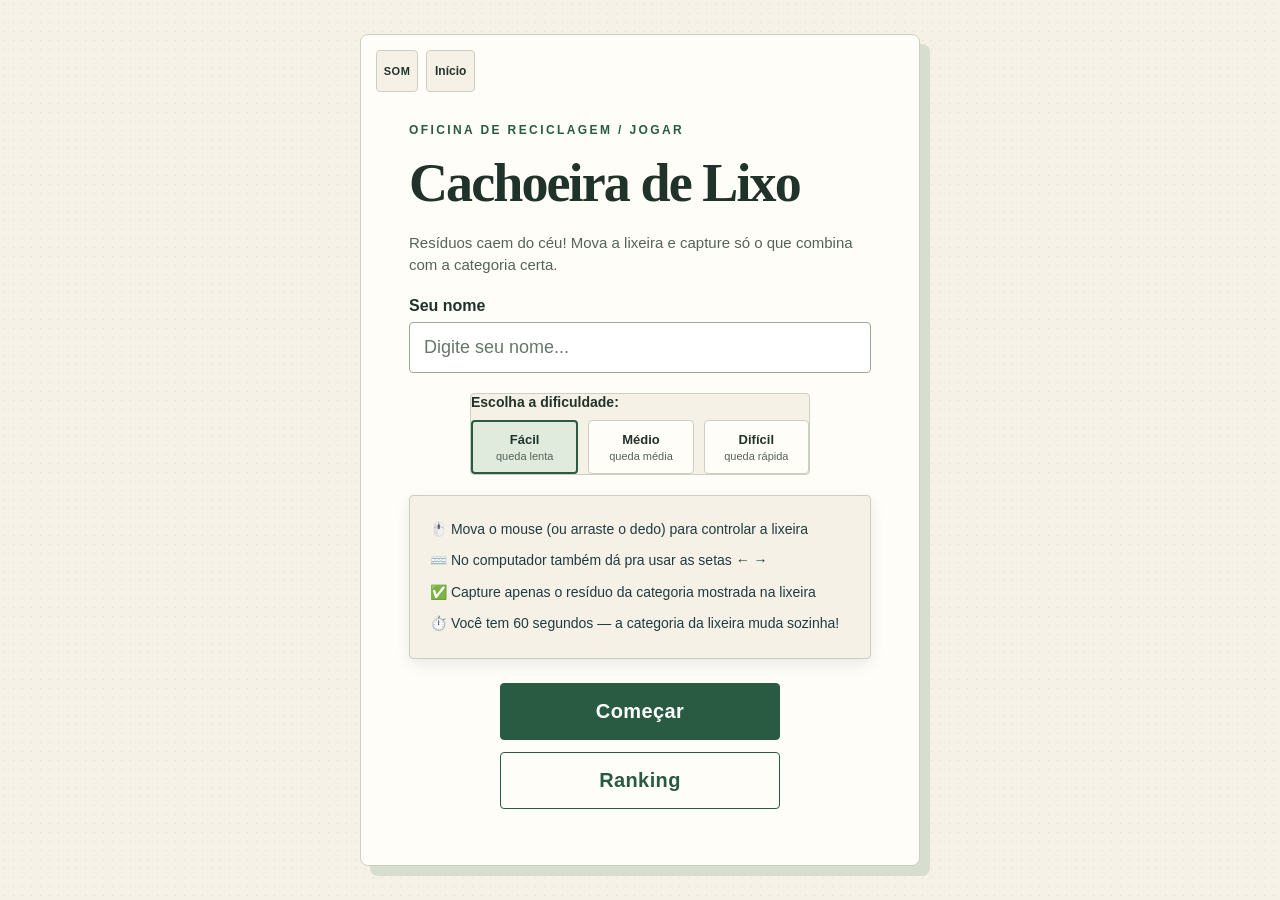
==== commit 90b08832: "Redesenha identidade visual dos jogos de reciclagem Aplica as alteracoes do patch 03dc9b4: menu, jog" ====
--- a/src/main/resources/static/cachoeira-lixo.html
+++ b/src/main/resources/static/cachoeira-lixo.html
@@ -1,1563 +1,1565 @@
-<!DOCTYPE html>
-<html lang="pt-BR">
-<head>
-    <meta charset="UTF-8">
-    <meta name="viewport" content="width=device-width, initial-scale=1.0">
-    <title>🌧️♻️ Cachoeira de Lixo</title>
-
-    <style>
-
-        *{
-            margin:0;
-            padding:0;
-            box-sizing:border-box;
-            font-family:'Segoe UI',Tahoma,Geneva,Verdana,sans-serif;
-        }
-
-        body{
-            background:url('images/backgroud/fundo-jogo.jpg');
-            background-size:cover;
-            background-position:center;
-            background-repeat:no-repeat;
-            min-height:100vh;
-            display:flex;
-            justify-content:center;
-            align-items:center;
-            padding:10px;
-        }
-
-        .game-container{
-            background:#f0f7e6;
-            border-radius:35px;
-            padding:18px 25px;
-            box-shadow:0 20px 40px rgba(0,0,0,0.3);
-            max-width:560px;
-            width:100%;
-            max-height:calc(100vh - 20px);
-            overflow:auto;
-            position:relative;
-        }
-
-        .hidden{
-            display:none !important;
-        }
-
-        /* Botoes flutuantes (som / voltar) */
-        .icon-btn{
-            position:absolute;
-            top:15px;
-            width:42px;
-            height:42px;
-            border-radius:50%;
-            border:none;
-            background:#4a8b8f;
-            color:white;
-            font-size:20px;
-            cursor:pointer;
-            box-shadow:0 5px 15px rgba(0,0,0,0.25);
-            display:flex;
-            align-items:center;
-            justify-content:center;
-            transition:transform 0.2s, background 0.3s;
-            z-index:10;
-            text-decoration:none;
-        }
-
-        .icon-btn:hover{
-            transform:scale(1.1);
-        }
-
-        .icon-btn:active{
-            transform:scale(0.9);
-        }
-
-        #soundToggleBtn{ left:15px; }
-
-        .home-btn{
-            left:65px;
-            background:#ff6f61;
-        }
-
-        .home-btn:hover{
-            background:#ff8a7f;
-        }
-
-        /* ===== Tela de inicio ===== */
-        .tela-inicio{
-            text-align:center;
-            padding:50px 15px 20px;
-        }
-
-        .tela-inicio h1{
-            color:#1e3c3f;
-            font-size:32px;
-            margin-bottom:14px;
-            text-shadow:2px 2px 4px rgba(0,0,0,0.1);
-        }
-
-        .tela-inicio p.subtitulo{
-            color:#2d5a5e;
-            font-size:15px;
-            margin-bottom:20px;
-            line-height:1.5;
-        }
-
-        .instrucoes-lista{
-            list-style:none;
-            background:white;
-            border-radius:20px;
-            padding:18px 20px;
-            margin-bottom:24px;
-            text-align:left;
-            box-shadow:0 5px 15px rgba(0,0,0,0.08);
-        }
-
-        .instrucoes-lista li{
-            color:#1e3c3f;
-            font-size:14px;
-            padding:6px 0;
-            line-height:1.4;
-        }
-
-        .btn-primario{
-            background:#4CAF50;
-            color:white;
-            border:none;
-            padding:16px 36px;
-            font-size:20px;
-            font-weight:bold;
-            border-radius:35px;
-            cursor:pointer;
-            box-shadow:0 5px 15px rgba(0,0,0,0.2);
-            transition:transform 0.2s, background 0.2s;
-        }
-
-        .btn-primario:hover:not(:disabled){
-            background:#45a049;
-            transform:scale(1.05);
-        }
-
-        .btn-primario:active:not(:disabled){
-            transform:scale(0.95);
-        }
-
-        .btn-primario:disabled{
-            opacity:0.6;
-            cursor:default;
-        }
-
-        .name-input{
-            padding:14px;
-            border-radius:20px;
-            border:3px solid #2d5a5e;
-            font-size:18px;
-            width:100%;
-            max-width:300px;
-            text-align:center;
-            margin:0 auto 20px;
-            display:block;
-            color:#1e3c3f;
-            outline:none;
-        }
-
-        .name-input:focus{
-            border-color:#ffb347;
-        }
-
-        .dificuldade-section{
-            max-width:340px;
-            margin:0 auto 20px;
-        }
-
-        .dificuldade-label{
-            color:#1e3c3f;
-            font-weight:bold;
-            margin-bottom:10px;
-            font-size:14px;
-        }
-
-        .dificuldade-buttons{
-            display:flex;
-            gap:10px;
-        }
-
-        .dificuldade-btn{
-            flex:1;
-            background:white;
-            border:3px solid #d9e6d9;
-            border-radius:18px;
-            padding:10px 6px;
-            font-size:13px;
-            font-weight:bold;
-            color:#1e3c3f;
-            cursor:pointer;
-            transition:all 0.2s;
-        }
-
-        .dificuldade-btn span{
-            display:block;
-            font-weight:normal;
-            font-size:11px;
-            margin-top:3px;
-            color:#4a8b8f;
-        }
-
-        .dificuldade-btn:hover{
-            border-color:#ffb347;
-        }
-
-        .dificuldade-btn.active{
-            border-color:#4CAF50;
-            background:#e8f5e9;
-        }
-
-        .menu-buttons-inicio{
-            display:flex;
-            flex-direction:column;
-            gap:12px;
-            max-width:280px;
-            margin:0 auto;
-        }
-
-        .btn-ranking{
-            background:#4a8b8f;
-            color:white;
-        }
-
-        .btn-ranking:hover{
-            background:#3d7377;
-            transform:scale(1.05);
-        }
-
-        /* ===== Modal de ranking ===== */
-        .modal-overlay{
-            position:fixed;
-            top:0;
-            left:0;
-            width:100%;
-            height:100%;
-            background:rgba(0,0,0,0.7);
-            display:none;
-            justify-content:center;
-            align-items:center;
-            z-index:1000;
-            backdrop-filter:blur(5px);
-        }
-
-        .modal-container{
-            background:white;
-            width:90%;
-            max-width:480px;
-            max-height:80vh;
-            border-radius:25px;
-            position:relative;
-            padding:30px 20px 20px;
-            overflow-y:auto;
-            box-shadow:0 10px 30px rgba(0,0,0,0.5);
-        }
-
-        .modal-close{
-            position:absolute;
-            top:12px;
-            right:14px;
-            font-size:26px;
-            font-weight:bold;
-            color:white;
-            cursor:pointer;
-            background:#ff6f61;
-            width:36px;
-            height:36px;
-            display:flex;
-            align-items:center;
-            justify-content:center;
-            border-radius:50%;
-            line-height:1;
-            box-shadow:0 5px 10px rgba(0,0,0,0.2);
-            transition:transform 0.2s;
-        }
-
-        .modal-close:hover{
-            transform:scale(1.1);
-        }
-
-        .ranking-tabs{
-            display:flex;
-            gap:8px;
-            justify-content:center;
-            margin:14px 0 12px;
-            flex-wrap:wrap;
-        }
-
-        .ranking-tab-btn{
-            background:#d9e6d9;
-            border:none;
-            border-radius:20px;
-            padding:8px 16px;
-            font-size:13px;
-            font-weight:bold;
-            color:#1e3c3f;
-            cursor:pointer;
-            transition:all 0.2s;
-        }
-
-        .ranking-tab-btn.active{
-            background:#2d5a5e;
-            color:white;
-        }
-
-        .ranking-table-wrap{
-            max-height:320px;
-            overflow-y:auto;
-        }
-
-        .ranking-table{
-            width:100%;
-            border-collapse:collapse;
-            text-align:left;
-        }
-
-        .ranking-table th, .ranking-table td{
-            padding:8px 10px;
-            border-bottom:1px solid #d9e6d9;
-            color:#1e3c3f;
-            font-size:14px;
-        }
-
-        .ranking-table th{
-            background:#f0f7e6;
-            position:sticky;
-            top:0;
-        }
-
-        .ranking-table tr.ranking-destaque{
-            background:#fff3d6;
-            font-weight:bold;
-        }
-
-        .ranking-vazio{
-            color:#4a8b8f;
-            padding:20px;
-            text-align:center;
-        }
-
-        /* ===== HUD ===== */
-        .hud{
-            display:flex;
-            justify-content:space-between;
-            align-items:center;
-            gap:8px;
-            flex-wrap:wrap;
-            background:#2d5a5e;
-            padding:10px 16px;
-            border-radius:26px;
-            color:white;
-            margin:48px 0 14px;
-        }
-
-        .hud-pill{
-            font-size:14px;
-            font-weight:bold;
-            padding:7px 14px;
-            border-radius:20px;
-            color:white;
-            white-space:nowrap;
-        }
-
-        .hud-pontuacao{ background:#ff6f61; }
-        .hud-categoria{ background:#4a8b8f; }
-        .hud-tempo{ background:#4CAF50; transition:background 0.3s; }
-
-        .hud-tempo.timer-danger{
-            background:#ff3b30;
-            animation:pulse-timer 0.6s infinite;
-        }
-
-        @keyframes pulse-timer{
-            0%,100%{ transform:scale(1); }
-            50%{ transform:scale(1.08); }
-        }
-
-        .btn-pausar{
-            border:none;
-            background:#ffb347;
-            color:#1e3c3f;
-            width:36px;
-            height:36px;
-            border-radius:50%;
-            font-size:16px;
-            cursor:pointer;
-            box-shadow:0 3px 8px rgba(0,0,0,0.2);
-        }
-
-        .btn-pausar:active{
-            transform:scale(0.9);
-        }
-
-        /* ===== Area de jogo ===== */
-        .area-jogo{
-            position:relative;
-            width:100%;
-            height:62vh;
-            max-height:520px;
-            min-height:360px;
-            background:linear-gradient(#cfe8f3, #eaf7ea);
-            border-radius:24px;
-            overflow:hidden;
-            border:3px solid #4a8b8f;
-            touch-action:none;
-            cursor:pointer;
-        }
-
-        .area-jogo.tempo-critico{
-            animation:fundo-critico-pulse 0.7s infinite;
-        }
-
-        @keyframes fundo-critico-pulse{
-            0%,100%{ box-shadow:inset 0 0 0 6px rgba(255,205,210,0); }
-            50%{ box-shadow:inset 0 0 0 6px rgba(255,59,48,0.55); }
-        }
-
-        .residuo-caindo{
-            position:absolute;
-            width:54px;
-            height:54px;
-            background:white;
-            border-radius:14px;
-            border:2px solid #4a8b8f;
-            box-shadow:0 4px 10px rgba(0,0,0,0.15);
-            display:flex;
-            align-items:center;
-            justify-content:center;
-        }
-
-        .residuo-caindo img{
-            width:42px;
-            height:42px;
-            object-fit:contain;
-            pointer-events:none;
-            -webkit-user-drag:none;
-        }
-
-        #lixeiraJogador{
-            position:absolute;
-            bottom:8px;
-            left:50%;
-            width:110px;
-            height:70px;
-            transform:translateX(-50%);
-            border-radius:14px 14px 22px 22px;
-            display:flex;
-            flex-direction:column;
-            align-items:center;
-            justify-content:center;
-            color:white;
-            font-weight:bold;
-            text-shadow:0 1px 3px rgba(0,0,0,0.4);
-            box-shadow:0 6px 14px rgba(0,0,0,0.3);
-            background:#4a8b8f;
-            transition:background-color 0.4s;
-        }
-
-        #lixeiraJogador .lixeira-jogador-icone{
-            font-size:20px;
-            line-height:1;
-        }
-
-        #lixeiraJogador .lixeira-jogador-nome{
-            font-size:12px;
-            margin-top:2px;
-        }
-
-        #lixeiraJogador.lixeira-jogador-troca{
-            animation:lixeira-troca-anim 0.6s;
-        }
-
-        @keyframes lixeira-troca-anim{
-            0%{ box-shadow:0 0 0 0 rgba(255,179,71,0.9); }
-            100%{ box-shadow:0 0 0 22px rgba(255,179,71,0); }
-        }
-
-        #lixeiraJogador.lixeira-jogador-sucesso{
-            animation:lixeira-jogador-sucesso-anim 0.4s;
-        }
-
-        @keyframes lixeira-jogador-sucesso-anim{
-            0%{ transform:translateX(-50%) scale(1); }
-            40%{ transform:translateX(-50%) scale(1.18); }
-            100%{ transform:translateX(-50%) scale(1); }
-        }
-
-        #lixeiraJogador.lixeira-jogador-erro{
-            animation:lixeira-jogador-erro-anim 0.4s;
-        }
-
-        @keyframes lixeira-jogador-erro-anim{
-            0%,100%{ transform:translateX(-50%); }
-            25%{ transform:translateX(calc(-50% - 8px)); }
-            75%{ transform:translateX(calc(-50% + 8px)); }
-        }
-
-        .feedback-flutuante{
-            position:absolute;
-            font-weight:bold;
-            font-size:20px;
-            pointer-events:none;
-            animation:feedback-subir 0.8s ease-out forwards;
-            z-index:6;
-        }
-
-        .feedback-positivo{ color:#1b5e20; }
-        .feedback-negativo{ color:#b71c1c; }
-
-        @keyframes feedback-subir{
-            0%{ transform:translateY(0); opacity:1; }
-            100%{ transform:translateY(-45px); opacity:0; }
-        }
-
-        .aviso-categoria{
-            position:absolute;
-            top:14px;
-            left:50%;
-            transform:translateX(-50%) translateY(-16px);
-            background:#ffb347;
-            color:#1e3c3f;
-            padding:10px 22px;
-            border-radius:20px;
-            font-weight:bold;
-            font-size:14px;
-            box-shadow:0 8px 20px rgba(0,0,0,0.25);
-            opacity:0;
-            transition:opacity 0.3s, transform 0.3s;
-            pointer-events:none;
-            z-index:7;
-            white-space:nowrap;
-        }
-
-        .aviso-categoria.visivel{
-            opacity:1;
-            transform:translateX(-50%) translateY(0);
-        }
-
-        .overlay-pausa{
-            position:absolute;
-            inset:0;
-            background:rgba(30,60,63,0.85);
-            display:flex;
-            flex-direction:column;
-            align-items:center;
-            justify-content:center;
-            gap:16px;
-            z-index:8;
-            border-radius:22px;
-        }
-
-        .overlay-pausa h2{
-            color:white;
-            font-size:26px;
-        }
-
-        /* ===== Tela final ===== */
-        .tela-fim{
-            text-align:center;
-            padding:30px 15px;
-        }
-
-        .tela-fim h2{
-            color:#1e3c3f;
-            font-size:28px;
-            margin-bottom:10px;
-        }
-
-        .pontuacao-final{
-            font-size:52px;
-            font-weight:bold;
-            color:#ff6f61;
-            margin:10px 0;
-        }
-
-        .mensagem-final{
-            font-size:18px;
-            color:#1e3c3f;
-            font-weight:bold;
-            margin-bottom:14px;
-            line-height:1.4;
-        }
-
-        .dica-final{
-            background:#e8f5e9;
-            border-left:6px solid #4CAF50;
-            border-radius:14px;
-            padding:12px 16px;
-            font-size:14px;
-            color:#1b5e20;
-            margin-bottom:22px;
-            text-align:left;
-        }
-
-        .botoes-fim{
-            display:flex;
-            flex-direction:column;
-            gap:12px;
-            max-width:280px;
-            margin:0 auto;
-        }
-
-        .btn-secundario{
-            background:#4a8b8f;
-            color:white;
-            text-decoration:none;
-            border:none;
-            padding:14px 20px;
-            font-size:16px;
-            font-weight:bold;
-            border-radius:30px;
-            cursor:pointer;
-            display:inline-flex;
-            align-items:center;
-            justify-content:center;
-            gap:8px;
-            transition:transform 0.2s, background 0.2s;
-        }
-
-        .btn-secundario:hover{
-            background:#3d7377;
-            transform:scale(1.03);
-        }
-
-        @media (max-width:480px){
-            .tela-inicio h1{ font-size:26px; }
-            .area-jogo{ height:56vh; min-height:320px; }
-            #lixeiraJogador{ width:88px; height:60px; }
-        }
-
-    </style>
-</head>
-
-<body>
-
-<div class="game-container">
-
-    <button class="icon-btn" id="soundToggleBtn" onclick="alternarSom()" title="Ativar/desativar som">🔊</button>
-    <a class="icon-btn home-btn" href="index.html" title="Voltar ao menu de jogos">🏠</a>
-
-    <!-- Tela inicial -->
-    <div id="telaInicio" class="tela-inicio">
-        <h1>🌧️♻️ Cachoeira de Lixo</h1>
-        <p class="subtitulo">Resíduos caem do céu! Mova a lixeira e capture só o que combina com a categoria certa.</p>
-
-        <input type="text" id="nomeJogadorInput" class="name-input" placeholder="Digite seu nome..." maxlength="20">
-
-        <div class="dificuldade-section">
-            <div class="dificuldade-label">Escolha a dificuldade:</div>
-            <div class="dificuldade-buttons">
-                <button class="dificuldade-btn active" data-dificuldade="FACIL" onclick="selecionarDificuldade('FACIL', this)">
-                    🟢 Fácil<span>queda lenta</span>
-                </button>
-                <button class="dificuldade-btn" data-dificuldade="MEDIO" onclick="selecionarDificuldade('MEDIO', this)">
-                    🟠 Médio<span>queda média</span>
-                </button>
-                <button class="dificuldade-btn" data-dificuldade="DIFICIL" onclick="selecionarDificuldade('DIFICIL', this)">
-                    🔴 Difícil<span>queda rápida</span>
-                </button>
-            </div>
-        </div>
-
-        <ul class="instrucoes-lista">
-            <li>🖱️ Mova o mouse (ou arraste o dedo) para controlar a lixeira</li>
-            <li>⌨️ No computador também dá pra usar as setas ← →</li>
-            <li>✅ Capture apenas o resíduo da categoria mostrada na lixeira</li>
-            <li>⏱️ Você tem 60 segundos — a categoria da lixeira muda sozinha!</li>
-        </ul>
-
-        <div class="menu-buttons-inicio">
-            <button class="btn-primario" id="btnJogarInicio">🎮 JOGAR</button>
-            <button class="btn-primario btn-ranking" id="btnAbrirRanking">🏆 RANKING</button>
-        </div>
-    </div>
-
-    <!-- Tela de jogo -->
-    <div id="telaJogo" class="hidden">
-
-        <div class="hud">
-            <div class="hud-pill hud-pontuacao" id="hudPontuacao">0 pontos</div>
-            <div class="hud-pill hud-categoria" id="hudCategoria">♻️ --</div>
-            <div class="hud-pill hud-tempo" id="hudTempo">⏱️ 60s</div>
-            <button class="btn-pausar" id="btnPausar" title="Pausar">⏸️</button>
-        </div>
-
-        <div class="area-jogo" id="areaJogo">
-            <div id="lixeiraJogador">
-                <span class="lixeira-jogador-icone">♻️</span>
-                <span class="lixeira-jogador-nome">--</span>
-            </div>
-            <div class="aviso-categoria" id="avisoCategoria"></div>
-
-            <div class="overlay-pausa hidden" id="overlayPausa">
-                <h2>⏸️ Pausado</h2>
-                <button class="btn-primario" id="btnContinuar">▶️ Continuar</button>
-            </div>
-        </div>
-    </div>
-
-    <!-- Tela final -->
-    <div id="telaFim" class="hidden tela-fim">
-        <h2>🏁 Fim de Jogo!</h2>
-        <p class="pontuacao-final" id="pontuacaoFinal">0</p>
-        <p class="mensagem-final" id="mensagemFinal"></p>
-        <p class="dica-final" id="dicaFinal"></p>
-
-        <div class="botoes-fim">
-            <button class="btn-primario" id="btnJogarNovamente">🔄 Jogar novamente</button>
-            <a class="btn-secundario" href="index.html">🏠 Voltar ao menu</a>
-        </div>
-
-        <div class="ranking-tabs" id="finalRankingTabs"></div>
-        <div class="ranking-table-wrap" id="finalRankingTable"></div>
-    </div>
-
-</div>
-
-<!-- Modal de Ranking -->
-<div id="rankingModal" class="modal-overlay" onclick="fecharRankingFora(event)">
-    <div class="modal-container">
-        <span class="modal-close" onclick="fecharRanking()">&times;</span>
-        <h2 style="color:#1e3c3f;text-align:center;">🏆 Ranking — Cachoeira de Lixo</h2>
-        <div class="ranking-tabs" id="rankingModalTabs"></div>
-        <div class="ranking-table-wrap" id="rankingModalTable"></div>
-    </div>
-</div>
-
-<script>
-
-    // ===== Dados de categorias e itens (reaproveita a API do jogo de reciclagem) =====
-
-    const CORES_CATEGORIA = {
-        azul: '#1976D2',
-        vermelho: '#e53935',
-        verde: '#4CAF50',
-        amarelo: '#ffb347',
-        marrom: '#8d6e46'
-    };
-
-    // Cada dificuldade define o ponto de partida da queda; a dificuldade
-    // progressiva (aumentarDificuldade) continua subindo a partir dali.
-    const PRESETS_DIFICULDADE = {
-        FACIL: { velocidadeQueda: 80, intervaloSpawnMs: 1500, tempoParaTrocarCategoria: 24 },
-        MEDIO: { velocidadeQueda: 110, intervaloSpawnMs: 1100, tempoParaTrocarCategoria: 18 },
-        DIFICIL: { velocidadeQueda: 150, intervaloSpawnMs: 800, tempoParaTrocarCategoria: 13 }
-    };
-
-    // Copia local dos mesmos dados do backend (com.reciclagem.jogo.service.JogoService),
-    // usada apenas se a API estiver indisponivel no momento do carregamento.
-    const DADOS_FALLBACK = {
-        lixeiras: [
-            { cor: 'azul', categoriaAceita: 'papel', nome: 'Papel', imagemUrl: '/images/lixeiras/Papel.jpeg' },
-            { cor: 'vermelho', categoriaAceita: 'plastico', nome: 'Plástico', imagemUrl: '/images/lixeiras/Plástico.jpeg' },
-            { cor: 'verde', categoriaAceita: 'vidro', nome: 'Vidro', imagemUrl: '/images/lixeiras/Vidro.jpeg' },
-            { cor: 'amarelo', categoriaAceita: 'metal', nome: 'Metal', imagemUrl: '/images/lixeiras/Metal.jpeg' },
-            { cor: 'marrom', categoriaAceita: 'organico', nome: 'Orgânico', imagemUrl: '/images/lixeiras/Orgânico.jpeg' }
-        ],
-        itens: [
-            { id: 1, nome: 'Garrafa PET', categoria: 'plastico', imagemUrl: '/images/lixos/Plastico/Garrafa PET.png' },
-            { id: 2, nome: 'Pote de iogurte', categoria: 'plastico', imagemUrl: '/images/lixos/Plastico/Pote de iogurte.png' },
-            { id: 3, nome: 'Sacola plástica', categoria: 'plastico', imagemUrl: '/images/lixos/Plastico/Sacola plastica.png' },
-            { id: 4, nome: 'Tampa de garrafa', categoria: 'plastico', imagemUrl: '/images/lixos/Plastico/Tampa de garrafa.png' },
-            { id: 5, nome: 'Copo descartável', categoria: 'plastico', imagemUrl: '/images/lixos/Plastico/Copo descartável.png' },
-            { id: 6, nome: 'Jornal', categoria: 'papel', imagemUrl: '/images/lixos/Papel/Jornal.png' },
-            { id: 7, nome: 'Caixa de papelão', categoria: 'papel', imagemUrl: '/images/lixos/Papel/Caixa de papelão.png' },
-            { id: 8, nome: 'Revista', categoria: 'papel', imagemUrl: '/images/lixos/Papel/Revista.png' },
-            { id: 9, nome: 'Rolo de papel higiênico', categoria: 'papel', imagemUrl: '/images/lixos/Papel/Rolo de papel higiênico.png' },
-            { id: 10, nome: 'Caixa de leite', categoria: 'papel', imagemUrl: '/images/lixos/Papel/Caixa de leite.png' },
-            { id: 11, nome: 'Lata de refrigerante', categoria: 'metal', imagemUrl: '/images/lixos/Metal/Lata de refrigerante.png' },
-            { id: 12, nome: 'Lata de atum', categoria: 'metal', imagemUrl: '/images/lixos/Metal/Lata de atum.png' },
-            { id: 13, nome: 'Papel alumínio', categoria: 'metal', imagemUrl: '/images/lixos/Metal/_Papel alumínio.png' },
-            { id: 14, nome: 'Fio de cobre', categoria: 'metal', imagemUrl: '/images/lixos/Metal/Fio de cobre.png' },
-            { id: 15, nome: 'Tampa de metal', categoria: 'metal', imagemUrl: '/images/lixos/Metal/Tampa de metal.png' },
-            { id: 16, nome: 'Garrafa de vidro', categoria: 'vidro', imagemUrl: '/images/lixos/Vidro/Garrafa de vidro.png' },
-            { id: 17, nome: 'Pote de vidro', categoria: 'vidro', imagemUrl: '/images/lixos/Vidro/Pote de vidro.png' },
-            { id: 18, nome: 'Jarra de vidro', categoria: 'vidro', imagemUrl: '/images/lixos/Vidro/Jarra de vidro.png' },
-            { id: 19, nome: 'Caco de vidro', categoria: 'vidro', imagemUrl: '/images/lixos/Vidro/Caco de vidro.png' },
-            { id: 20, nome: 'Pote de geleia', categoria: 'vidro', imagemUrl: '/images/lixos/Vidro/Pote de geleia.png' },
-            { id: 21, nome: 'Casca de banana', categoria: 'organico', imagemUrl: '/images/lixos/Organico/casca de banana.png' },
-            { id: 22, nome: 'Casca de laranja', categoria: 'organico', imagemUrl: '/images/lixos/Organico/casca de laranja.png' },
-            { id: 23, nome: 'Saquinho de chá', categoria: 'organico', imagemUrl: '/images/lixos/Organico/Saquinho de chá.png' },
-            { id: 24, nome: 'Casca de ovo', categoria: 'organico', imagemUrl: '/images/lixos/Organico/casca de ovo.png' },
-            { id: 25, nome: 'Resto de comida', categoria: 'organico', imagemUrl: '/images/lixos/Organico/resto de comida.png' }
-        ]
-    };
-
-    const DICAS_EDUCATIVAS = [
-        'Plásticos devem ser separados para reciclagem sempre que possível.',
-        'Resíduos orgânicos podem virar compostagem.',
-        'Vidros precisam ser descartados com cuidado, sem quebrar.',
-        'Papéis limpos e secos podem ser reciclados.',
-        'Metais como latinhas podem ser reaproveitados quase infinitamente.'
-    ];
-
-    async function carregarDados() {
-        try {
-            const [respItens, respLixeiras] = await Promise.all([
-                fetch('/api/itens'),
-                fetch('/api/lixeiras')
-            ]);
-
-            if (!respItens.ok || !respLixeiras.ok) {
-                throw new Error('API indisponível');
-            }
-
-            const itens = await respItens.json();
-            const lixeiras = await respLixeiras.json();
-
-            if (!itens.length || !lixeiras.length) {
-                throw new Error('API retornou dados vazios');
-            }
-
-            return { itens, lixeiras };
-        } catch (erro) {
-            console.warn('Cachoeira de Lixo: usando dados locais de reserva.', erro);
-            return DADOS_FALLBACK;
-        }
-    }
-
-    // ===== Efeitos sonoros (reaproveita os mesmos arquivos do jogo de reciclagem) =====
-
-    let soundEnabled = localStorage.getItem('jogoReciclagem_som') !== 'off';
-    let tempoPassandoTocando = false;
-
-    const ARQUIVOS_SOM = {
-        clique: 'sounds/clique.mp3',
-        acerto: 'sounds/acerto.mp3',
-        erro: 'sounds/erro.mp3',
-        comeco: 'sounds/comeco-jogo.mp3',
-        tempoPassando: 'sounds/tempo-passando.mp3'
-    };
-
-    const audioElementos = {};
-    Object.keys(ARQUIVOS_SOM).forEach(chave => {
-        const audio = new Audio(ARQUIVOS_SOM[chave]);
-        audio.preload = 'auto';
-        audioElementos[chave] = audio;
-    });
-
-    function tocarSom(chave, volume = 0.7) {
-        if (!soundEnabled) return;
-        const original = audioElementos[chave];
-        if (!original) return;
-        try {
-            const instancia = original.cloneNode();
-            instancia.volume = volume;
-            instancia.play().catch(() => {});
-        } catch (e) {
-            console.warn('Não foi possível tocar som:', e);
-        }
-    }
-
-    function somClique() { tocarSom('clique', 0.6); }
-    function somAcerto() { tocarSom('acerto', 0.8); }
-    function somErro() { tocarSom('erro', 0.7); }
-    function somComeco() { tocarSom('comeco', 0.7); }
-    function somFim() { tocarSom('acerto', 0.9); }
-
-    function iniciarSomTempoPassando() {
-        if (!soundEnabled || tempoPassandoTocando) return;
-        const audio = audioElementos.tempoPassando;
-        tempoPassandoTocando = true;
-        audio.loop = true;
-        audio.volume = 0.3;
-        audio.currentTime = 0;
-        audio.play().catch(() => {});
-    }
-
-    function pararSomTempoPassando() {
-        const audio = audioElementos.tempoPassando;
-        audio.pause();
-        audio.currentTime = 0;
-        audio.loop = false;
-        tempoPassandoTocando = false;
-    }
-
-    function alternarSom() {
-        soundEnabled = !soundEnabled;
-        localStorage.setItem('jogoReciclagem_som', soundEnabled ? 'on' : 'off');
-        document.getElementById('soundToggleBtn').textContent = soundEnabled ? '🔊' : '🔇';
-        if (!soundEnabled) {
-            pararSomTempoPassando();
-        } else {
-            somClique();
-        }
-    }
-
-    function tocarAnimacao(elemento, classe) {
-        elemento.classList.remove(classe);
-        void elemento.offsetWidth;
-        elemento.classList.add(classe);
-        elemento.addEventListener('animationend', () => elemento.classList.remove(classe), { once: true });
-    }
-
-    // ===== Elementos da interface =====
-
-    const telaInicio = document.getElementById('telaInicio');
-    const telaJogo = document.getElementById('telaJogo');
-    const telaFim = document.getElementById('telaFim');
-
-    const btnJogarInicio = document.getElementById('btnJogarInicio');
-    const btnJogarNovamente = document.getElementById('btnJogarNovamente');
-    const btnPausar = document.getElementById('btnPausar');
-    const btnContinuar = document.getElementById('btnContinuar');
-    const btnAbrirRanking = document.getElementById('btnAbrirRanking');
-    const nomeJogadorInput = document.getElementById('nomeJogadorInput');
-
-    const areaJogo = document.getElementById('areaJogo');
-    const lixeiraJogadorEl = document.getElementById('lixeiraJogador');
-    const avisoCategoriaEl = document.getElementById('avisoCategoria');
-    const overlayPausaEl = document.getElementById('overlayPausa');
-
-    const hudPontuacao = document.getElementById('hudPontuacao');
-    const hudCategoria = document.getElementById('hudCategoria');
-    const hudTempo = document.getElementById('hudTempo');
-
-    const pontuacaoFinalEl = document.getElementById('pontuacaoFinal');
-    const mensagemFinalEl = document.getElementById('mensagemFinal');
-    const dicaFinalEl = document.getElementById('dicaFinal');
-
-    const LARGURA_BIN_PX = 110; // precisa bater com a largura de #lixeiraJogador no CSS
-
-    // ===== Estado do jogo =====
-
-    const estado = {
-        status: 'inicio', // inicio | jogando | pausado | fim
-        pontuacao: 0,
-        duracaoPartida: 60,
-        tempoRestante: 60,
-        categorias: [],
-        itensPool: [],
-        categoriaAtualIndex: 0,
-        itensAtivos: [],
-        binXPercent: 50,
-        velocidadeQueda: 90, // pixels por segundo
-        intervaloSpawnMs: 1300,
-        acumuladorSpawnMs: 0,
-        tempoParaTrocarCategoria: 20, // segundos
-        tempoDesdeUltimaTroca: 0,
-        tempoDesdeUltimoAumento: 0,
-        nivelDificuldade: 0,
-        teclaEsquerda: false,
-        teclaDireita: false,
-        ultimoTimestamp: null,
-        rafId: null,
-        avisoTimeoutId: null
-    };
-
-    let dadosProntos = false;
-    let dificuldadeSelecionada = 'FACIL';
-    let nomeJogadorAtual = '';
-    let rankingCacheAtual = null;
-
-    function selecionarDificuldade(dificuldade, botaoEl) {
-        somClique();
-        dificuldadeSelecionada = dificuldade;
-        document.querySelectorAll('.dificuldade-btn').forEach(b => b.classList.remove('active'));
-        botaoEl.classList.add('active');
-    }
-
-    function precarregarImagens(itens, lixeiras) {
-        const urls = new Set();
-        itens.forEach(item => urls.add(item.imagemUrl));
-        lixeiras.forEach(lixeira => urls.add(lixeira.imagemUrl));
-
-        return Promise.all(Array.from(urls).map(url => new Promise(resolve => {
-            const img = new Image();
-            img.onload = resolve;
-            img.onerror = resolve; // nao trava o carregamento por causa de uma imagem
-            img.src = url;
-        })));
-    }
-
-    carregarDados().then(async dados => {
-        estado.categorias = dados.lixeiras;
-        estado.itensPool = dados.itens;
-
-        btnJogarInicio.textContent = 'Carregando imagens...';
-        await precarregarImagens(dados.itens, dados.lixeiras);
-
-        dadosProntos = true;
-        btnJogarInicio.disabled = false;
-        btnJogarInicio.textContent = '🎮 JOGAR';
-    });
-
-    // ===== Funcoes principais do jogo =====
-
-    function iniciarPartida() {
-        if (!dadosProntos) return;
-
-        limparResiduosETimers();
-
-        const preset = PRESETS_DIFICULDADE[dificuldadeSelecionada] || PRESETS_DIFICULDADE.FACIL;
-
-        estado.status = 'jogando';
-        estado.pontuacao = 0;
-        estado.tempoRestante = estado.duracaoPartida;
-        estado.velocidadeQueda = preset.velocidadeQueda;
-        estado.intervaloSpawnMs = preset.intervaloSpawnMs;
-        estado.acumuladorSpawnMs = 0;
-        estado.tempoParaTrocarCategoria = preset.tempoParaTrocarCategoria;
-        estado.tempoDesdeUltimaTroca = 0;
-        estado.tempoDesdeUltimoAumento = 0;
-        estado.nivelDificuldade = 0;
-        estado.binXPercent = 50;
-        estado.categoriaAtualIndex = Math.floor(Math.random() * estado.categorias.length);
-
-        telaInicio.classList.add('hidden');
-        telaFim.classList.add('hidden');
-        telaJogo.classList.remove('hidden');
-        overlayPausaEl.classList.add('hidden');
-
-        renderizarBin();
-        aplicarVisualCategoria(false);
-        atualizarPontuacaoHud();
-        atualizarHudTempo();
-        somComeco();
-
-        estado.ultimoTimestamp = null;
-        estado.rafId = requestAnimationFrame(loopJogo);
-    }
-
-    function reiniciarPartida() {
-        somClique();
-        iniciarPartida();
-    }
-
-    async function finalizarPartida() {
-        estado.status = 'fim';
-        limparResiduosVisuais();
-        pararSomTempoPassando();
-
-        telaJogo.classList.add('hidden');
-        telaFim.classList.remove('hidden');
-
-        pontuacaoFinalEl.textContent = estado.pontuacao;
-        mensagemFinalEl.textContent = gerarMensagemDesempenho(estado.pontuacao);
-        dicaFinalEl.textContent = '💡 ' + DICAS_EDUCATIVAS[Math.floor(Math.random() * DICAS_EDUCATIVAS.length)];
-
-        somFim();
-
-        const tempoTotalMs = Math.round((estado.duracaoPartida - estado.tempoRestante) * 1000);
-
-        const tabsEl = document.getElementById('finalRankingTabs');
-        const tabelaEl = document.getElementById('finalRankingTable');
-        tabelaEl.innerHTML = '<p class="ranking-vazio">Carregando ranking...</p>';
-
-        try {
-            await submeterPontuacao(nomeJogadorAtual, dificuldadeSelecionada, estado.pontuacao, tempoTotalMs);
-            rankingCacheAtual = await buscarTodosRankingsCachoeira();
-            criarTabsRanking(tabsEl, tabelaEl, dificuldadeSelecionada, {
-                nome: nomeJogadorAtual,
-                pontuacao: estado.pontuacao,
-                tempoTotalMs: tempoTotalMs,
-                dificuldade: dificuldadeSelecionada
-            });
-        } catch (erro) {
-            console.error('Erro ao registrar/carregar ranking:', erro);
-            tabelaEl.innerHTML = '<p class="ranking-vazio">Não foi possível carregar o ranking.</p>';
-        }
-    }
-
-    function gerarMensagemDesempenho(pontuacao) {
-        if (pontuacao >= 150) return 'Incrível! Você separou muitos resíduos corretamente! 🏆';
-        if (pontuacao >= 90) return 'Parabéns! Você foi ótimo capturando o lixo certo! 🌟';
-        if (pontuacao >= 40) return 'Bom trabalho! Continue praticando a separação correta. 👍';
-        return 'Continue tentando! Separar o lixo corretamente ajuda o planeta. ♻️';
-    }
-
-    function limparResiduosVisuais() {
-        estado.itensAtivos.forEach(residuo => residuo.elemento.remove());
-        estado.itensAtivos = [];
-    }
-
-    function limparResiduosETimers() {
-        if (estado.rafId) {
-            cancelAnimationFrame(estado.rafId);
-            estado.rafId = null;
-        }
-        clearTimeout(estado.avisoTimeoutId);
-        pararSomTempoPassando();
-        limparResiduosVisuais();
-    }
-
-    function voltarAoMenuInicioJogo() {
-        somClique();
-        estado.status = 'inicio';
-        limparResiduosETimers();
-        telaJogo.classList.add('hidden');
-        telaFim.classList.add('hidden');
-        telaInicio.classList.remove('hidden');
-    }
-
-    function alternarPausa() {
-        if (estado.status === 'jogando') {
-            estado.status = 'pausado';
-            overlayPausaEl.classList.remove('hidden');
-            pararSomTempoPassando();
-            somClique();
-        } else if (estado.status === 'pausado') {
-            estado.status = 'jogando';
-            overlayPausaEl.classList.add('hidden');
-            estado.ultimoTimestamp = null;
-            somClique();
-        }
-    }
-
-    // ===== Loop principal (baseado em delta-time, facil de pausar) =====
-
-    function loopJogo(timestamp) {
-        if (estado.status === 'jogando') {
-            if (estado.ultimoTimestamp === null) {
-                estado.ultimoTimestamp = timestamp;
-            }
-            const dt = Math.min((timestamp - estado.ultimoTimestamp) / 1000, 0.05);
-            estado.ultimoTimestamp = timestamp;
-
-            atualizarTempo(dt);
-            atualizarMovimentoLixeira(dt);
-            atualizarSpawn(dt);
-            moverResiduos(dt);
-            atualizarTrocaCategoria(dt);
-            atualizarDificuldade(dt);
-        } else {
-            estado.ultimoTimestamp = null;
-        }
-
-        if (estado.status === 'jogando' || estado.status === 'pausado') {
-            estado.rafId = requestAnimationFrame(loopJogo);
-        }
-    }
-
-    // ===== Tempo =====
-
-    function atualizarTempo(dt) {
-        estado.tempoRestante -= dt;
-        if (estado.tempoRestante <= 0) {
-            estado.tempoRestante = 0;
-            atualizarHudTempo();
-            finalizarPartida();
-            return;
-        }
-        atualizarHudTempo();
-    }
-
-    function atualizarHudTempo() {
-        hudTempo.textContent = `⏱️ ${Math.ceil(estado.tempoRestante)}s`;
-        const critico = estado.tempoRestante <= 10 && estado.tempoRestante > 0;
-        hudTempo.classList.toggle('timer-danger', critico);
-        areaJogo.classList.toggle('tempo-critico', critico);
-        if (critico) {
-            iniciarSomTempoPassando();
-        } else {
-            pararSomTempoPassando();
-        }
-    }
-
-    // ===== Movimento da lixeira (mouse, toque e teclado) =====
-
-    function definirBinPercent(percent) {
-        const areaWidth = areaJogo.clientWidth || 1;
-        const minPercent = (LARGURA_BIN_PX / 2 / areaWidth) * 100;
-        const maxPercent = 100 - minPercent;
-        estado.binXPercent = Math.min(maxPercent, Math.max(minPercent, percent));
-        renderizarBin();
-    }
-
-    function renderizarBin() {
-        lixeiraJogadorEl.style.left = estado.binXPercent + '%';
-    }
-
-    function moverBinParaPontoX(clientX) {
-        const rect = areaJogo.getBoundingClientRect();
-        const xPx = clientX - rect.left;
-        definirBinPercent((xPx / rect.width) * 100);
-    }
-
-    areaJogo.addEventListener('mousemove', e => {
-        if (estado.status !== 'jogando') return;
-        moverBinParaPontoX(e.clientX);
-    });
-
-    areaJogo.addEventListener('touchstart', e => {
-        if (estado.status !== 'jogando') return;
-        e.preventDefault();
-        moverBinParaPontoX(e.touches[0].clientX);
-    }, { passive: false });
-
-    areaJogo.addEventListener('touchmove', e => {
-        if (estado.status !== 'jogando') return;
-        e.preventDefault();
-        moverBinParaPontoX(e.touches[0].clientX);
-    }, { passive: false });
-
-    window.addEventListener('keydown', e => {
-        if (e.key === 'ArrowLeft') estado.teclaEsquerda = true;
-        if (e.key === 'ArrowRight') estado.teclaDireita = true;
-        if ((e.key === ' ' || e.key === 'Escape') && (estado.status === 'jogando' || estado.status === 'pausado')) {
-            e.preventDefault();
-            alternarPausa();
-        }
-    });
-
-    window.addEventListener('keyup', e => {
-        if (e.key === 'ArrowLeft') estado.teclaEsquerda = false;
-        if (e.key === 'ArrowRight') estado.teclaDireita = false;
-    });
-
-    function atualizarMovimentoLixeira(dt) {
-        const velocidadeTecladoPercentPorSeg = 90;
-        if (estado.teclaEsquerda) definirBinPercent(estado.binXPercent - velocidadeTecladoPercentPorSeg * dt);
-        if (estado.teclaDireita) definirBinPercent(estado.binXPercent + velocidadeTecladoPercentPorSeg * dt);
-    }
-
-    // ===== Geracao e queda dos residuos =====
-
-    function atualizarSpawn(dt) {
-        estado.acumuladorSpawnMs += dt * 1000;
-        if (estado.acumuladorSpawnMs >= estado.intervaloSpawnMs) {
-            estado.acumuladorSpawnMs = 0;
-            gerarResiduoAleatorio();
-        }
-    }
-
-    function gerarResiduoAleatorio() {
-        if (!estado.itensPool.length) return;
-
-        const item = estado.itensPool[Math.floor(Math.random() * estado.itensPool.length)];
-        const largura = 54;
-        const areaWidth = areaJogo.clientWidth;
-        const x = Math.random() * Math.max(0, areaWidth - largura);
-
-        const elemento = document.createElement('div');
-        elemento.className = 'residuo-caindo';
-        elemento.style.left = x + 'px';
-        elemento.style.top = '-60px';
-        elemento.innerHTML = `<img src="${item.imagemUrl}" alt="${item.nome}">`;
-        areaJogo.appendChild(elemento);
-
-        estado.itensAtivos.push({
-            elemento,
-            x,
-            y: -60,
-            largura,
-            altura: 54,
-            categoria: (item.categoria || '').toLowerCase(),
-            resolvido: false
-        });
-    }
-
-    function moverResiduos(dt) {
-        const areaHeight = areaJogo.clientHeight;
-        const areaWidth = areaJogo.clientWidth;
-        const binCenterPx = areaWidth * (estado.binXPercent / 100);
-        const binLeftPx = binCenterPx - LARGURA_BIN_PX / 2;
-        const binRightPx = binCenterPx + LARGURA_BIN_PX / 2;
-        const binTopPx = areaHeight - 78;
-        const binBottomPx = areaHeight - 8;
-
-        for (let i = estado.itensAtivos.length - 1; i >= 0; i--) {
-            const residuo = estado.itensAtivos[i];
-            if (residuo.resolvido) continue;
-
-            residuo.y += estado.velocidadeQueda * dt;
-            residuo.elemento.style.top = residuo.y + 'px';
-
-            const dentroFaixaBin = (residuo.y + residuo.altura) >= binTopPx && residuo.y <= binBottomPx;
-            if (dentroFaixaBin && detectarColisaoHorizontal(residuo, binLeftPx, binRightPx)) {
-                resolverCaptura(residuo);
-                continue;
-            }
-
-            if (residuo.y > areaHeight) {
-                resolverQueda(residuo);
-            }
-        }
-    }
-
-    function detectarColisaoHorizontal(residuo, binLeftPx, binRightPx) {
-        return (residuo.x + residuo.largura) >= binLeftPx && residuo.x <= binRightPx;
-    }
-
-    function categoriaAtual() {
-        return estado.categorias[estado.categoriaAtualIndex];
-    }
-
-    function itemCorrespondeCategoriaAtual(residuo) {
-        const cat = categoriaAtual();
-        return !!cat && residuo.categoria === (cat.categoriaAceita || '').toLowerCase();
-    }
-
-    function resolverCaptura(residuo) {
-        residuo.resolvido = true;
-        const acertou = itemCorrespondeCategoriaAtual(residuo);
-
-        if (acertou) {
-            atualizarPontuacao(10);
-            mostrarFeedbackFlutuante('+10', 'positivo', residuo.x, residuo.y);
-            somAcerto();
-            tocarAnimacao(lixeiraJogadorEl, 'lixeira-jogador-sucesso');
-        } else {
-            atualizarPontuacao(-5);
-            mostrarFeedbackFlutuante('-5', 'negativo', residuo.x, residuo.y);
-            somErro();
-            tocarAnimacao(lixeiraJogadorEl, 'lixeira-jogador-erro');
-        }
-
-        removerResiduo(residuo);
-    }
-
-    function resolverQueda(residuo) {
-        residuo.resolvido = true;
-
-        if (itemCorrespondeCategoriaAtual(residuo)) {
-            atualizarPontuacao(-5);
-            somErro();
-            tocarAnimacao(lixeiraJogadorEl, 'lixeira-jogador-erro');
-        }
-        // Residuo de outra categoria: sai da tela sem penalidade.
-
-        removerResiduo(residuo);
-    }
-
-    function removerResiduo(residuo) {
-        residuo.elemento.remove();
-        const indice = estado.itensAtivos.indexOf(residuo);
-        if (indice >= 0) estado.itensAtivos.splice(indice, 1);
-    }
-
-    function mostrarFeedbackFlutuante(texto, tipo, x, y) {
-        const el = document.createElement('div');
-        el.className = 'feedback-flutuante ' + (tipo === 'positivo' ? 'feedback-positivo' : 'feedback-negativo');
-        el.textContent = texto;
-        el.style.left = x + 'px';
-        el.style.top = y + 'px';
-        areaJogo.appendChild(el);
-        el.addEventListener('animationend', () => el.remove(), { once: true });
-    }
-
-    // ===== Pontuacao =====
-
-    function atualizarPontuacao(delta) {
-        estado.pontuacao = Math.max(0, estado.pontuacao + delta);
-        atualizarPontuacaoHud();
-    }
-
-    function atualizarPontuacaoHud() {
-        hudPontuacao.textContent = estado.pontuacao + ' pontos';
-    }
-
-    // ===== Troca de categoria da lixeira =====
-
-    function atualizarTrocaCategoria(dt) {
-        estado.tempoDesdeUltimaTroca += dt;
-        if (estado.tempoDesdeUltimaTroca < estado.tempoParaTrocarCategoria) return;
-
-        const areaHeight = areaJogo.clientHeight;
-        const algumItemProximo = estado.itensAtivos.some(r => !r.resolvido && r.y > areaHeight - 140);
-        if (algumItemProximo && estado.tempoDesdeUltimaTroca < estado.tempoParaTrocarCategoria + 1) {
-            return; // evita trocar bem no instante da colisao, espera ate 1s a mais
-        }
-
-        trocarCategoriaLixeira();
-    }
-
-    function trocarCategoriaLixeira() {
-        estado.tempoDesdeUltimaTroca = 0;
-
-        if (estado.categorias.length > 1) {
-            let novoIndex = estado.categoriaAtualIndex;
-            while (novoIndex === estado.categoriaAtualIndex) {
-                novoIndex = Math.floor(Math.random() * estado.categorias.length);
-            }
-            estado.categoriaAtualIndex = novoIndex;
-        }
-
-        aplicarVisualCategoria(true);
-        mostrarAvisoCategoria();
-    }
-
-    function aplicarVisualCategoria(comAnimacao) {
-        const cat = categoriaAtual();
-        if (!cat) return;
-
-        const cor = CORES_CATEGORIA[cat.cor] || '#4a8b8f';
-        lixeiraJogadorEl.style.backgroundColor = cor;
-        lixeiraJogadorEl.querySelector('.lixeira-jogador-nome').textContent = cat.nome;
-
-        hudCategoria.textContent = `♻️ ${cat.nome}`;
-        hudCategoria.style.backgroundColor = cor;
-
-        if (comAnimacao) {
-            tocarAnimacao(lixeiraJogadorEl, 'lixeira-jogador-troca');
-        }
-    }
-
-    function mostrarAvisoCategoria() {
-        const cat = categoriaAtual();
-        if (!cat) return;
-
-        avisoCategoriaEl.textContent = `Agora colete: ${cat.nome}`;
-        avisoCategoriaEl.classList.add('visivel');
-
-        clearTimeout(estado.avisoTimeoutId);
-        estado.avisoTimeoutId = setTimeout(() => {
-            avisoCategoriaEl.classList.remove('visivel');
-        }, 1800);
-    }
-
-    // ===== Dificuldade progressiva =====
-
-    function atualizarDificuldade(dt) {
-        estado.tempoDesdeUltimoAumento += dt;
-        if (estado.tempoDesdeUltimoAumento >= 12) {
-            estado.tempoDesdeUltimoAumento = 0;
-            aumentarDificuldade();
-        }
-    }
-
-    function aumentarDificuldade() {
-        estado.nivelDificuldade++;
-        estado.velocidadeQueda = Math.min(estado.velocidadeQueda * 1.12, 320);
-        estado.intervaloSpawnMs = Math.max(estado.intervaloSpawnMs * 0.9, 550);
-        estado.tempoParaTrocarCategoria = Math.max(estado.tempoParaTrocarCategoria - 1, 11);
-    }
-
-    // ===== Ranking =====
-
-    function escapeHtml(texto) {
-        const div = document.createElement('div');
-        div.textContent = texto;
-        return div.innerHTML;
-    }
-
-    async function submeterPontuacao(nomeJogador, dificuldade, pontuacao, tempoTotalMs) {
-        const response = await fetch('/api/ranking/cachoeira-lixo', {
-            method: 'POST',
-            headers: { 'Content-Type': 'application/json' },
-            body: JSON.stringify({ nomeJogador, dificuldade, pontuacao, tempoTotalMs })
-        });
-        if (!response.ok) {
-            throw new Error('Falha ao registrar pontuação');
-        }
-        return response.json();
-    }
-
-    async function buscarTodosRankingsCachoeira() {
-        const response = await fetch('/api/ranking/cachoeira-lixo');
-        if (!response.ok) {
-            throw new Error('Falha ao buscar ranking');
-        }
-        return response.json();
-    }
-
-    const NOMES_DIFICULDADE = { FACIL: '🟢 Fácil', MEDIO: '🟠 Médio', DIFICIL: '🔴 Difícil' };
-
-    function criarTabsRanking(containerTabs, containerTabela, dificuldadeInicial, destaque) {
-        containerTabs.innerHTML = '';
-
-        Object.keys(NOMES_DIFICULDADE).forEach(dificuldade => {
-            const btn = document.createElement('button');
-            btn.className = 'ranking-tab-btn' + (dificuldade === dificuldadeInicial ? ' active' : '');
-            btn.textContent = NOMES_DIFICULDADE[dificuldade];
-            btn.onclick = () => {
-                containerTabs.querySelectorAll('.ranking-tab-btn').forEach(b => b.classList.remove('active'));
-                btn.classList.add('active');
-                renderizarTabelaRanking(containerTabela, rankingCacheAtual[dificuldade],
-                    destaque && destaque.dificuldade === dificuldade ? destaque : null);
-            };
-            containerTabs.appendChild(btn);
-        });
-
-        renderizarTabelaRanking(containerTabela, rankingCacheAtual[dificuldadeInicial],
-            destaque && destaque.dificuldade === dificuldadeInicial ? destaque : null);
-    }
-
-    function renderizarTabelaRanking(container, entradas, destaque) {
-        if (!entradas || entradas.length === 0) {
-            container.innerHTML = '<p class="ranking-vazio">Nenhuma pontuação registrada ainda.</p>';
-            return;
-        }
-
-        let html = '<table class="ranking-table"><thead><tr><th>#</th><th>Nome</th><th>Pontos</th></tr></thead><tbody>';
-
-        entradas.forEach((entrada, index) => {
-            const destacar = destaque
-                && entrada.nomeJogador === destaque.nome
-                && entrada.pontuacao === destaque.pontuacao
-                && entrada.tempoTotalMs === destaque.tempoTotalMs;
-
-            html += `<tr class="${destacar ? 'ranking-destaque' : ''}">
-                <td>${index + 1}º</td>
-                <td>${escapeHtml(entrada.nomeJogador)}</td>
-                <td>${entrada.pontuacao}</td>
-            </tr>`;
-        });
-
-        html += '</tbody></table>';
-        container.innerHTML = html;
-    }
-
-    async function abrirRanking() {
-        somClique();
-        document.getElementById('rankingModal').style.display = 'flex';
-        const tabsEl = document.getElementById('rankingModalTabs');
-        const tabelaEl = document.getElementById('rankingModalTable');
-        tabelaEl.innerHTML = '<p class="ranking-vazio">Carregando ranking...</p>';
-
-        try {
-            rankingCacheAtual = await buscarTodosRankingsCachoeira();
-            criarTabsRanking(tabsEl, tabelaEl, dificuldadeSelecionada, null);
-        } catch (erro) {
-            console.error('Erro ao carregar ranking:', erro);
-            tabelaEl.innerHTML = '<p class="ranking-vazio">Não foi possível carregar o ranking.</p>';
-        }
-    }
-
-    function fecharRanking() {
-        somClique();
-        document.getElementById('rankingModal').style.display = 'none';
-    }
-
-    function fecharRankingFora(event) {
-        if (event.target.id === 'rankingModal') {
-            fecharRanking();
-        }
-    }
-
-    // ===== Eventos dos botoes =====
-
-    btnJogarInicio.addEventListener('click', () => {
-        const nome = nomeJogadorInput.value.trim();
-        if (!nome) {
-            somClique();
-            alert('Por favor, digite seu nome para começar!');
-            nomeJogadorInput.focus();
-            return;
-        }
-
-        somClique();
-        nomeJogadorAtual = nome;
-        iniciarPartida();
-    });
-
-    btnJogarNovamente.addEventListener('click', reiniciarPartida);
-    btnPausar.addEventListener('click', alternarPausa);
-    btnContinuar.addEventListener('click', alternarPausa);
-    btnAbrirRanking.addEventListener('click', abrirRanking);
-
-    nomeJogadorInput.addEventListener('keypress', e => {
-        if (e.key === 'Enter') btnJogarInicio.click();
-    });
-
-    document.getElementById('soundToggleBtn').textContent = soundEnabled ? '🔊' : '🔇';
-    btnJogarInicio.disabled = true;
-    btnJogarInicio.textContent = 'Carregando...';
-
-</script>
-
-</body>
-</html>
+<!DOCTYPE html>
+<html lang="pt-BR">
+<head>
+    <meta charset="UTF-8">
+    <meta name="viewport" content="width=device-width, initial-scale=1.0">
+    <title>Cachoeira de Lixo</title>
+
+    <style>
+
+        *{
+            margin:0;
+            padding:0;
+            box-sizing:border-box;
+            font-family:'Segoe UI',Tahoma,Geneva,Verdana,sans-serif;
+        }
+
+        body{
+            background:url('images/backgroud/fundo-jogo.jpg');
+            background-size:cover;
+            background-position:center;
+            background-repeat:no-repeat;
+            min-height:100vh;
+            display:flex;
+            justify-content:center;
+            align-items:center;
+            padding:10px;
+        }
+
+        .game-container{
+            background:#f0f7e6;
+            border-radius:35px;
+            padding:18px 25px;
+            box-shadow:0 20px 40px rgba(0,0,0,0.3);
+            max-width:560px;
+            width:100%;
+            max-height:calc(100vh - 20px);
+            overflow:auto;
+            position:relative;
+        }
+
+        .hidden{
+            display:none !important;
+        }
+
+        /* Botoes flutuantes (som / voltar) */
+        .icon-btn{
+            position:absolute;
+            top:15px;
+            width:42px;
+            height:42px;
+            border-radius:50%;
+            border:none;
+            background:#4a8b8f;
+            color:white;
+            font-size:20px;
+            cursor:pointer;
+            box-shadow:0 5px 15px rgba(0,0,0,0.25);
+            display:flex;
+            align-items:center;
+            justify-content:center;
+            transition:transform 0.2s, background 0.3s;
+            z-index:10;
+            text-decoration:none;
+        }
+
+        .icon-btn:hover{
+            transform:scale(1.1);
+        }
+
+        .icon-btn:active{
+            transform:scale(0.9);
+        }
+
+        #soundToggleBtn{ left:15px; }
+
+        .home-btn{
+            left:65px;
+            background:#ff6f61;
+        }
+
+        .home-btn:hover{
+            background:#ff8a7f;
+        }
+
+        /* ===== Tela de inicio ===== */
+        .tela-inicio{
+            text-align:center;
+            padding:50px 15px 20px;
+        }
+
+        .tela-inicio h1{
+            color:#1e3c3f;
+            font-size:32px;
+            margin-bottom:14px;
+            text-shadow:2px 2px 4px rgba(0,0,0,0.1);
+        }
+
+        .tela-inicio p.subtitulo{
+            color:#2d5a5e;
+            font-size:15px;
+            margin-bottom:20px;
+            line-height:1.5;
+        }
+
+        .instrucoes-lista{
+            list-style:none;
+            background:white;
+            border-radius:20px;
+            padding:18px 20px;
+            margin-bottom:24px;
+            text-align:left;
+            box-shadow:0 5px 15px rgba(0,0,0,0.08);
+        }
+
+        .instrucoes-lista li{
+            color:#1e3c3f;
+            font-size:14px;
+            padding:6px 0;
+            line-height:1.4;
+        }
+
+        .btn-primario{
+            background:#4CAF50;
+            color:white;
+            border:none;
+            padding:16px 36px;
+            font-size:20px;
+            font-weight:bold;
+            border-radius:35px;
+            cursor:pointer;
+            box-shadow:0 5px 15px rgba(0,0,0,0.2);
+            transition:transform 0.2s, background 0.2s;
+        }
+
+        .btn-primario:hover:not(:disabled){
+            background:#45a049;
+            transform:scale(1.05);
+        }
+
+        .btn-primario:active:not(:disabled){
+            transform:scale(0.95);
+        }
+
+        .btn-primario:disabled{
+            opacity:0.6;
+            cursor:default;
+        }
+
+        .name-input{
+            padding:14px;
+            border-radius:20px;
+            border:3px solid #2d5a5e;
+            font-size:18px;
+            width:100%;
+            max-width:300px;
+            text-align:center;
+            margin:0 auto 20px;
+            display:block;
+            color:#1e3c3f;
+            outline:none;
+        }
+
+        .name-input:focus{
+            border-color:#ffb347;
+        }
+
+        .dificuldade-section{
+            max-width:340px;
+            margin:0 auto 20px;
+        }
+
+        .dificuldade-label{
+            color:#1e3c3f;
+            font-weight:bold;
+            margin-bottom:10px;
+            font-size:14px;
+        }
+
+        .dificuldade-buttons{
+            display:flex;
+            gap:10px;
+        }
+
+        .dificuldade-btn{
+            flex:1;
+            background:white;
+            border:3px solid #d9e6d9;
+            border-radius:18px;
+            padding:10px 6px;
+            font-size:13px;
+            font-weight:bold;
+            color:#1e3c3f;
+            cursor:pointer;
+            transition:all 0.2s;
+        }
+
+        .dificuldade-btn span{
+            display:block;
+            font-weight:normal;
+            font-size:11px;
+            margin-top:3px;
+            color:#4a8b8f;
+        }
+
+        .dificuldade-btn:hover{
+            border-color:#ffb347;
+        }
+
+        .dificuldade-btn.active{
+            border-color:#4CAF50;
+            background:#e8f5e9;
+        }
+
+        .menu-buttons-inicio{
+            display:flex;
+            flex-direction:column;
+            gap:12px;
+            max-width:280px;
+            margin:0 auto;
+        }
+
+        .btn-ranking{
+            background:#4a8b8f;
+            color:white;
+        }
+
+        .btn-ranking:hover{
+            background:#3d7377;
+            transform:scale(1.05);
+        }
+
+        /* ===== Modal de ranking ===== */
+        .modal-overlay{
+            position:fixed;
+            top:0;
+            left:0;
+            width:100%;
+            height:100%;
+            background:rgba(0,0,0,0.7);
+            display:none;
+            justify-content:center;
+            align-items:center;
+            z-index:1000;
+            backdrop-filter:blur(5px);
+        }
+
+        .modal-container{
+            background:white;
+            width:90%;
+            max-width:480px;
+            max-height:80vh;
+            border-radius:25px;
+            position:relative;
+            padding:30px 20px 20px;
+            overflow-y:auto;
+            box-shadow:0 10px 30px rgba(0,0,0,0.5);
+        }
+
+        .modal-close{
+            position:absolute;
+            top:12px;
+            right:14px;
+            font-size:26px;
+            font-weight:bold;
+            color:white;
+            cursor:pointer;
+            background:#ff6f61;
+            width:36px;
+            height:36px;
+            display:flex;
+            align-items:center;
+            justify-content:center;
+            border-radius:50%;
+            line-height:1;
+            box-shadow:0 5px 10px rgba(0,0,0,0.2);
+            transition:transform 0.2s;
+        }
+
+        .modal-close:hover{
+            transform:scale(1.1);
+        }
+
+        .ranking-tabs{
+            display:flex;
+            gap:8px;
+            justify-content:center;
+            margin:14px 0 12px;
+            flex-wrap:wrap;
+        }
+
+        .ranking-tab-btn{
+            background:#d9e6d9;
+            border:none;
+            border-radius:20px;
+            padding:8px 16px;
+            font-size:13px;
+            font-weight:bold;
+            color:#1e3c3f;
+            cursor:pointer;
+            transition:all 0.2s;
+        }
+
+        .ranking-tab-btn.active{
+            background:#2d5a5e;
+            color:white;
+        }
+
+        .ranking-table-wrap{
+            max-height:320px;
+            overflow-y:auto;
+        }
+
+        .ranking-table{
+            width:100%;
+            border-collapse:collapse;
+            text-align:left;
+        }
+
+        .ranking-table th, .ranking-table td{
+            padding:8px 10px;
+            border-bottom:1px solid #d9e6d9;
+            color:#1e3c3f;
+            font-size:14px;
+        }
+
+        .ranking-table th{
+            background:#f0f7e6;
+            position:sticky;
+            top:0;
+        }
+
+        .ranking-table tr.ranking-destaque{
+            background:#fff3d6;
+            font-weight:bold;
+        }
+
+        .ranking-vazio{
+            color:#4a8b8f;
+            padding:20px;
+            text-align:center;
+        }
+
+        /* ===== HUD ===== */
+        .hud{
+            display:flex;
+            justify-content:space-between;
+            align-items:center;
+            gap:8px;
+            flex-wrap:wrap;
+            background:#2d5a5e;
+            padding:10px 16px;
+            border-radius:26px;
+            color:white;
+            margin:48px 0 14px;
+        }
+
+        .hud-pill{
+            font-size:14px;
+            font-weight:bold;
+            padding:7px 14px;
+            border-radius:20px;
+            color:white;
+            white-space:nowrap;
+        }
+
+        .hud-pontuacao{ background:#ff6f61; }
+        .hud-categoria{ background:#4a8b8f; }
+        .hud-tempo{ background:#4CAF50; transition:background 0.3s; }
+
+        .hud-tempo.timer-danger{
+            background:#ff3b30;
+            animation:pulse-timer 0.6s infinite;
+        }
+
+        @keyframes pulse-timer{
+            0%,100%{ transform:scale(1); }
+            50%{ transform:scale(1.08); }
+        }
+
+        .btn-pausar{
+            border:none;
+            background:#ffb347;
+            color:#1e3c3f;
+            width:36px;
+            height:36px;
+            border-radius:50%;
+            font-size:16px;
+            cursor:pointer;
+            box-shadow:0 3px 8px rgba(0,0,0,0.2);
+        }
+
+        .btn-pausar:active{
+            transform:scale(0.9);
+        }
+
+        /* ===== Area de jogo ===== */
+        .area-jogo{
+            position:relative;
+            width:100%;
+            height:62vh;
+            max-height:520px;
+            min-height:360px;
+            background:linear-gradient(#cfe8f3, #eaf7ea);
+            border-radius:24px;
+            overflow:hidden;
+            border:3px solid #4a8b8f;
+            touch-action:none;
+            cursor:pointer;
+        }
+
+        .area-jogo.tempo-critico{
+            animation:fundo-critico-pulse 0.7s infinite;
+        }
+
+        @keyframes fundo-critico-pulse{
+            0%,100%{ box-shadow:inset 0 0 0 6px rgba(255,205,210,0); }
+            50%{ box-shadow:inset 0 0 0 6px rgba(255,59,48,0.55); }
+        }
+
+        .residuo-caindo{
+            position:absolute;
+            width:54px;
+            height:54px;
+            background:white;
+            border-radius:14px;
+            border:2px solid #4a8b8f;
+            box-shadow:0 4px 10px rgba(0,0,0,0.15);
+            display:flex;
+            align-items:center;
+            justify-content:center;
+        }
+
+        .residuo-caindo img{
+            width:42px;
+            height:42px;
+            object-fit:contain;
+            pointer-events:none;
+            -webkit-user-drag:none;
+        }
+
+        #lixeiraJogador{
+            position:absolute;
+            bottom:8px;
+            left:50%;
+            width:110px;
+            height:70px;
+            transform:translateX(-50%);
+            border-radius:14px 14px 22px 22px;
+            display:flex;
+            flex-direction:column;
+            align-items:center;
+            justify-content:center;
+            color:white;
+            font-weight:bold;
+            text-shadow:0 1px 3px rgba(0,0,0,0.4);
+            box-shadow:0 6px 14px rgba(0,0,0,0.3);
+            background:#4a8b8f;
+            transition:background-color 0.4s;
+        }
+
+        #lixeiraJogador .lixeira-jogador-icone{
+            font-size:20px;
+            line-height:1;
+        }
+
+        #lixeiraJogador .lixeira-jogador-nome{
+            font-size:12px;
+            margin-top:2px;
+        }
+
+        #lixeiraJogador.lixeira-jogador-troca{
+            animation:lixeira-troca-anim 0.6s;
+        }
+
+        @keyframes lixeira-troca-anim{
+            0%{ box-shadow:0 0 0 0 rgba(255,179,71,0.9); }
+            100%{ box-shadow:0 0 0 22px rgba(255,179,71,0); }
+        }
+
+        #lixeiraJogador.lixeira-jogador-sucesso{
+            animation:lixeira-jogador-sucesso-anim 0.4s;
+        }
+
+        @keyframes lixeira-jogador-sucesso-anim{
+            0%{ transform:translateX(-50%) scale(1); }
+            40%{ transform:translateX(-50%) scale(1.18); }
+            100%{ transform:translateX(-50%) scale(1); }
+        }
+
+        #lixeiraJogador.lixeira-jogador-erro{
+            animation:lixeira-jogador-erro-anim 0.4s;
+        }
+
+        @keyframes lixeira-jogador-erro-anim{
+            0%,100%{ transform:translateX(-50%); }
+            25%{ transform:translateX(calc(-50% - 8px)); }
+            75%{ transform:translateX(calc(-50% + 8px)); }
+        }
+
+        .feedback-flutuante{
+            position:absolute;
+            font-weight:bold;
+            font-size:20px;
+            pointer-events:none;
+            animation:feedback-subir 0.8s ease-out forwards;
+            z-index:6;
+        }
+
+        .feedback-positivo{ color:#1b5e20; }
+        .feedback-negativo{ color:#b71c1c; }
+
+        @keyframes feedback-subir{
+            0%{ transform:translateY(0); opacity:1; }
+            100%{ transform:translateY(-45px); opacity:0; }
+        }
+
+        .aviso-categoria{
+            position:absolute;
+            top:14px;
+            left:50%;
+            transform:translateX(-50%) translateY(-16px);
+            background:#ffb347;
+            color:#1e3c3f;
+            padding:10px 22px;
+            border-radius:20px;
+            font-weight:bold;
+            font-size:14px;
+            box-shadow:0 8px 20px rgba(0,0,0,0.25);
+            opacity:0;
+            transition:opacity 0.3s, transform 0.3s;
+            pointer-events:none;
+            z-index:7;
+            white-space:nowrap;
+        }
+
+        .aviso-categoria.visivel{
+            opacity:1;
+            transform:translateX(-50%) translateY(0);
+        }
+
+        .overlay-pausa{
+            position:absolute;
+            inset:0;
+            background:rgba(30,60,63,0.85);
+            display:flex;
+            flex-direction:column;
+            align-items:center;
+            justify-content:center;
+            gap:16px;
+            z-index:8;
+            border-radius:22px;
+        }
+
+        .overlay-pausa h2{
+            color:white;
+            font-size:26px;
+        }
+
+        /* ===== Tela final ===== */
+        .tela-fim{
+            text-align:center;
+            padding:30px 15px;
+        }
+
+        .tela-fim h2{
+            color:#1e3c3f;
+            font-size:28px;
+            margin-bottom:10px;
+        }
+
+        .pontuacao-final{
+            font-size:52px;
+            font-weight:bold;
+            color:#ff6f61;
+            margin:10px 0;
+        }
+
+        .mensagem-final{
+            font-size:18px;
+            color:#1e3c3f;
+            font-weight:bold;
+            margin-bottom:14px;
+            line-height:1.4;
+        }
+
+        .dica-final{
+            background:#e8f5e9;
+            border-left:6px solid #4CAF50;
+            border-radius:14px;
+            padding:12px 16px;
+            font-size:14px;
+            color:#1b5e20;
+            margin-bottom:22px;
+            text-align:left;
+        }
+
+        .botoes-fim{
+            display:flex;
+            flex-direction:column;
+            gap:12px;
+            max-width:280px;
+            margin:0 auto;
+        }
+
+        .btn-secundario{
+            background:#4a8b8f;
+            color:white;
+            text-decoration:none;
+            border:none;
+            padding:14px 20px;
+            font-size:16px;
+            font-weight:bold;
+            border-radius:30px;
+            cursor:pointer;
+            display:inline-flex;
+            align-items:center;
+            justify-content:center;
+            gap:8px;
+            transition:transform 0.2s, background 0.2s;
+        }
+
+        .btn-secundario:hover{
+            background:#3d7377;
+            transform:scale(1.03);
+        }
+
+        @media (max-width:480px){
+            .tela-inicio h1{ font-size:26px; }
+            .area-jogo{ height:56vh; min-height:320px; }
+            #lixeiraJogador{ width:88px; height:60px; }
+        }
+
+    </style>
+    <link rel="stylesheet" href="css/identidade.css">
+</head>
+
+<body>
+
+<div class="game-container">
+
+    <button class="icon-btn" id="soundToggleBtn" aria-pressed="true" aria-label="Alternar som" onclick="alternarSom()" title="Ativar/desativar som">Som</button>
+    <a class="icon-btn home-btn" href="index.html" title="Voltar ao menu de jogos">Início</a>
+
+    <!-- Tela inicial -->
+    <div id="telaInicio" class="tela-inicio">
+        <h1>Cachoeira de Lixo</h1>
+        <p class="subtitulo">Resíduos caem do céu! Mova a lixeira e capture só o que combina com a categoria certa.</p>
+
+        <label for="nomeJogadorInput" class="field-label">Seu nome</label>
+        <input type="text" id="nomeJogadorInput" class="name-input" placeholder="Digite seu nome..." maxlength="20">
+
+        <div class="dificuldade-section">
+            <div class="dificuldade-label">Escolha a dificuldade:</div>
+            <div class="dificuldade-buttons">
+                <button class="dificuldade-btn active" data-dificuldade="FACIL" onclick="selecionarDificuldade('FACIL', this)">
+                    Fácil<span>queda lenta</span>
+                </button>
+                <button class="dificuldade-btn" data-dificuldade="MEDIO" onclick="selecionarDificuldade('MEDIO', this)">
+                    Médio<span>queda média</span>
+                </button>
+                <button class="dificuldade-btn" data-dificuldade="DIFICIL" onclick="selecionarDificuldade('DIFICIL', this)">
+                    Difícil<span>queda rápida</span>
+                </button>
+            </div>
+        </div>
+
+        <ul class="instrucoes-lista">
+            <li>🖱️ Mova o mouse (ou arraste o dedo) para controlar a lixeira</li>
+            <li>⌨️ No computador também dá pra usar as setas ← →</li>
+            <li>✅ Capture apenas o resíduo da categoria mostrada na lixeira</li>
+            <li>⏱️ Você tem 60 segundos — a categoria da lixeira muda sozinha!</li>
+        </ul>
+
+        <div class="menu-buttons-inicio">
+            <button class="btn-primario" id="btnJogarInicio">Começar</button>
+            <button class="btn-primario btn-ranking" id="btnAbrirRanking">Ranking</button>
+        </div>
+    </div>
+
+    <!-- Tela de jogo -->
+    <div id="telaJogo" class="hidden">
+
+        <div class="hud">
+            <div class="hud-pill hud-pontuacao" id="hudPontuacao">0 pontos</div>
+            <div class="hud-pill hud-categoria" id="hudCategoria">♻️ --</div>
+            <div class="hud-pill hud-tempo" id="hudTempo">⏱️ 60s</div>
+            <button class="btn-pausar" id="btnPausar" title="Pausar">⏸️</button>
+        </div>
+
+        <div class="area-jogo" id="areaJogo">
+            <div id="lixeiraJogador">
+                <span class="lixeira-jogador-icone">♻️</span>
+                <span class="lixeira-jogador-nome">--</span>
+            </div>
+            <div class="aviso-categoria" id="avisoCategoria"></div>
+
+            <div class="overlay-pausa hidden" id="overlayPausa">
+                <h2>⏸️ Pausado</h2>
+                <button class="btn-primario" id="btnContinuar">▶️ Continuar</button>
+            </div>
+        </div>
+    </div>
+
+    <!-- Tela final -->
+    <div id="telaFim" class="hidden tela-fim">
+        <h2>Fim de jogo</h2>
+        <p class="pontuacao-final" id="pontuacaoFinal">0</p>
+        <p class="mensagem-final" id="mensagemFinal"></p>
+        <p class="dica-final" id="dicaFinal"></p>
+
+        <div class="botoes-fim">
+            <button class="btn-primario" id="btnJogarNovamente">Jogar novamente</button>
+            <a class="btn-secundario" href="index.html">Voltar ao menu</a>
+        </div>
+
+        <div class="ranking-tabs" id="finalRankingTabs"></div>
+        <div class="ranking-table-wrap" id="finalRankingTable"></div>
+    </div>
+
+</div>
+
+<!-- Modal de Ranking -->
+<div id="rankingModal" class="modal-overlay" onclick="fecharRankingFora(event)">
+    <div class="modal-container">
+        <span class="modal-close" onclick="fecharRanking()">&times;</span>
+        <h2 style="color:#1e3c3f;text-align:center;">Ranking — Cachoeira de Lixo</h2>
+        <div class="ranking-tabs" id="rankingModalTabs"></div>
+        <div class="ranking-table-wrap" id="rankingModalTable"></div>
+    </div>
+</div>
+
+<script>
+
+    // ===== Dados de categorias e itens (reaproveita a API do jogo de reciclagem) =====
+
+    const CORES_CATEGORIA = {
+        azul: '#1976D2',
+        vermelho: '#e53935',
+        verde: '#4CAF50',
+        amarelo: '#ffb347',
+        marrom: '#8d6e46'
+    };
+
+    // Cada dificuldade define o ponto de partida da queda; a dificuldade
+    // progressiva (aumentarDificuldade) continua subindo a partir dali.
+    const PRESETS_DIFICULDADE = {
+        FACIL: { velocidadeQueda: 80, intervaloSpawnMs: 1500, tempoParaTrocarCategoria: 24 },
+        MEDIO: { velocidadeQueda: 110, intervaloSpawnMs: 1100, tempoParaTrocarCategoria: 18 },
+        DIFICIL: { velocidadeQueda: 150, intervaloSpawnMs: 800, tempoParaTrocarCategoria: 13 }
+    };
+
+    // Copia local dos mesmos dados do backend (com.reciclagem.jogo.service.JogoService),
+    // usada apenas se a API estiver indisponivel no momento do carregamento.
+    const DADOS_FALLBACK = {
+        lixeiras: [
+            { cor: 'azul', categoriaAceita: 'papel', nome: 'Papel', imagemUrl: '/images/lixeiras/Papel.jpeg' },
+            { cor: 'vermelho', categoriaAceita: 'plastico', nome: 'Plástico', imagemUrl: '/images/lixeiras/Plástico.jpeg' },
+            { cor: 'verde', categoriaAceita: 'vidro', nome: 'Vidro', imagemUrl: '/images/lixeiras/Vidro.jpeg' },
+            { cor: 'amarelo', categoriaAceita: 'metal', nome: 'Metal', imagemUrl: '/images/lixeiras/Metal.jpeg' },
+            { cor: 'marrom', categoriaAceita: 'organico', nome: 'Orgânico', imagemUrl: '/images/lixeiras/Orgânico.jpeg' }
+        ],
+        itens: [
+            { id: 1, nome: 'Garrafa PET', categoria: 'plastico', imagemUrl: '/images/lixos/Plastico/Garrafa PET.png' },
+            { id: 2, nome: 'Pote de iogurte', categoria: 'plastico', imagemUrl: '/images/lixos/Plastico/Pote de iogurte.png' },
+            { id: 3, nome: 'Sacola plástica', categoria: 'plastico', imagemUrl: '/images/lixos/Plastico/Sacola plastica.png' },
+            { id: 4, nome: 'Tampa de garrafa', categoria: 'plastico', imagemUrl: '/images/lixos/Plastico/Tampa de garrafa.png' },
+            { id: 5, nome: 'Copo descartável', categoria: 'plastico', imagemUrl: '/images/lixos/Plastico/Copo descartável.png' },
+            { id: 6, nome: 'Jornal', categoria: 'papel', imagemUrl: '/images/lixos/Papel/Jornal.png' },
+            { id: 7, nome: 'Caixa de papelão', categoria: 'papel', imagemUrl: '/images/lixos/Papel/Caixa de papelão.png' },
+            { id: 8, nome: 'Revista', categoria: 'papel', imagemUrl: '/images/lixos/Papel/Revista.png' },
+            { id: 9, nome: 'Rolo de papel higiênico', categoria: 'papel', imagemUrl: '/images/lixos/Papel/Rolo de papel higiênico.png' },
+            { id: 10, nome: 'Caixa de leite', categoria: 'papel', imagemUrl: '/images/lixos/Papel/Caixa de leite.png' },
+            { id: 11, nome: 'Lata de refrigerante', categoria: 'metal', imagemUrl: '/images/lixos/Metal/Lata de refrigerante.png' },
+            { id: 12, nome: 'Lata de atum', categoria: 'metal', imagemUrl: '/images/lixos/Metal/Lata de atum.png' },
+            { id: 13, nome: 'Papel alumínio', categoria: 'metal', imagemUrl: '/images/lixos/Metal/_Papel alumínio.png' },
+            { id: 14, nome: 'Fio de cobre', categoria: 'metal', imagemUrl: '/images/lixos/Metal/Fio de cobre.png' },
+            { id: 15, nome: 'Tampa de metal', categoria: 'metal', imagemUrl: '/images/lixos/Metal/Tampa de metal.png' },
+            { id: 16, nome: 'Garrafa de vidro', categoria: 'vidro', imagemUrl: '/images/lixos/Vidro/Garrafa de vidro.png' },
+            { id: 17, nome: 'Pote de vidro', categoria: 'vidro', imagemUrl: '/images/lixos/Vidro/Pote de vidro.png' },
+            { id: 18, nome: 'Jarra de vidro', categoria: 'vidro', imagemUrl: '/images/lixos/Vidro/Jarra de vidro.png' },
+            { id: 19, nome: 'Caco de vidro', categoria: 'vidro', imagemUrl: '/images/lixos/Vidro/Caco de vidro.png' },
+            { id: 20, nome: 'Pote de geleia', categoria: 'vidro', imagemUrl: '/images/lixos/Vidro/Pote de geleia.png' },
+            { id: 21, nome: 'Casca de banana', categoria: 'organico', imagemUrl: '/images/lixos/Organico/casca de banana.png' },
+            { id: 22, nome: 'Casca de laranja', categoria: 'organico', imagemUrl: '/images/lixos/Organico/casca de laranja.png' },
+            { id: 23, nome: 'Saquinho de chá', categoria: 'organico', imagemUrl: '/images/lixos/Organico/Saquinho de chá.png' },
+            { id: 24, nome: 'Casca de ovo', categoria: 'organico', imagemUrl: '/images/lixos/Organico/casca de ovo.png' },
+            { id: 25, nome: 'Resto de comida', categoria: 'organico', imagemUrl: '/images/lixos/Organico/resto de comida.png' }
+        ]
+    };
+
+    const DICAS_EDUCATIVAS = [
+        'Plásticos devem ser separados para reciclagem sempre que possível.',
+        'Resíduos orgânicos podem virar compostagem.',
+        'Vidros precisam ser descartados com cuidado, sem quebrar.',
+        'Papéis limpos e secos podem ser reciclados.',
+        'Metais como latinhas podem ser reaproveitados quase infinitamente.'
+    ];
+
+    async function carregarDados() {
+        try {
+            const [respItens, respLixeiras] = await Promise.all([
+                fetch('/api/itens'),
+                fetch('/api/lixeiras')
+            ]);
+
+            if (!respItens.ok || !respLixeiras.ok) {
+                throw new Error('API indisponível');
+            }
+
+            const itens = await respItens.json();
+            const lixeiras = await respLixeiras.json();
+
+            if (!itens.length || !lixeiras.length) {
+                throw new Error('API retornou dados vazios');
+            }
+
+            return { itens, lixeiras };
+        } catch (erro) {
+            console.warn('Cachoeira de Lixo: usando dados locais de reserva.', erro);
+            return DADOS_FALLBACK;
+        }
+    }
+
+    // ===== Efeitos sonoros (reaproveita os mesmos arquivos do jogo de reciclagem) =====
+
+    let soundEnabled = localStorage.getItem('jogoReciclagem_som') !== 'off';
+    let tempoPassandoTocando = false;
+
+    const ARQUIVOS_SOM = {
+        clique: 'sounds/clique.mp3',
+        acerto: 'sounds/acerto.mp3',
+        erro: 'sounds/erro.mp3',
+        comeco: 'sounds/comeco-jogo.mp3',
+        tempoPassando: 'sounds/tempo-passando.mp3'
+    };
+
+    const audioElementos = {};
+    Object.keys(ARQUIVOS_SOM).forEach(chave => {
+        const audio = new Audio(ARQUIVOS_SOM[chave]);
+        audio.preload = 'auto';
+        audioElementos[chave] = audio;
+    });
+
+    function tocarSom(chave, volume = 0.7) {
+        if (!soundEnabled) return;
+        const original = audioElementos[chave];
+        if (!original) return;
+        try {
+            const instancia = original.cloneNode();
+            instancia.volume = volume;
+            instancia.play().catch(() => {});
+        } catch (e) {
+            console.warn('Não foi possível tocar som:', e);
+        }
+    }
+
+    function somClique() { tocarSom('clique', 0.6); }
+    function somAcerto() { tocarSom('acerto', 0.8); }
+    function somErro() { tocarSom('erro', 0.7); }
+    function somComeco() { tocarSom('comeco', 0.7); }
+    function somFim() { tocarSom('acerto', 0.9); }
+
+    function iniciarSomTempoPassando() {
+        if (!soundEnabled || tempoPassandoTocando) return;
+        const audio = audioElementos.tempoPassando;
+        tempoPassandoTocando = true;
+        audio.loop = true;
+        audio.volume = 0.3;
+        audio.currentTime = 0;
+        audio.play().catch(() => {});
+    }
+
+    function pararSomTempoPassando() {
+        const audio = audioElementos.tempoPassando;
+        audio.pause();
+        audio.currentTime = 0;
+        audio.loop = false;
+        tempoPassandoTocando = false;
+    }
+
+    function alternarSom() {
+        soundEnabled = !soundEnabled;
+        localStorage.setItem('jogoReciclagem_som', soundEnabled ? 'on' : 'off');
+        document.getElementById('soundToggleBtn').setAttribute('aria-pressed', String(soundEnabled));
+        if (!soundEnabled) {
+            pararSomTempoPassando();
+        } else {
+            somClique();
+        }
+    }
+
+    function tocarAnimacao(elemento, classe) {
+        elemento.classList.remove(classe);
+        void elemento.offsetWidth;
+        elemento.classList.add(classe);
+        elemento.addEventListener('animationend', () => elemento.classList.remove(classe), { once: true });
+    }
+
+    // ===== Elementos da interface =====
+
+    const telaInicio = document.getElementById('telaInicio');
+    const telaJogo = document.getElementById('telaJogo');
+    const telaFim = document.getElementById('telaFim');
+
+    const btnJogarInicio = document.getElementById('btnJogarInicio');
+    const btnJogarNovamente = document.getElementById('btnJogarNovamente');
+    const btnPausar = document.getElementById('btnPausar');
+    const btnContinuar = document.getElementById('btnContinuar');
+    const btnAbrirRanking = document.getElementById('btnAbrirRanking');
+    const nomeJogadorInput = document.getElementById('nomeJogadorInput');
+
+    const areaJogo = document.getElementById('areaJogo');
+    const lixeiraJogadorEl = document.getElementById('lixeiraJogador');
+    const avisoCategoriaEl = document.getElementById('avisoCategoria');
+    const overlayPausaEl = document.getElementById('overlayPausa');
+
+    const hudPontuacao = document.getElementById('hudPontuacao');
+    const hudCategoria = document.getElementById('hudCategoria');
+    const hudTempo = document.getElementById('hudTempo');
+
+    const pontuacaoFinalEl = document.getElementById('pontuacaoFinal');
+    const mensagemFinalEl = document.getElementById('mensagemFinal');
+    const dicaFinalEl = document.getElementById('dicaFinal');
+
+    const LARGURA_BIN_PX = 110; // precisa bater com a largura de #lixeiraJogador no CSS
+
+    // ===== Estado do jogo =====
+
+    const estado = {
+        status: 'inicio', // inicio | jogando | pausado | fim
+        pontuacao: 0,
+        duracaoPartida: 60,
+        tempoRestante: 60,
+        categorias: [],
+        itensPool: [],
+        categoriaAtualIndex: 0,
+        itensAtivos: [],
+        binXPercent: 50,
+        velocidadeQueda: 90, // pixels por segundo
+        intervaloSpawnMs: 1300,
+        acumuladorSpawnMs: 0,
+        tempoParaTrocarCategoria: 20, // segundos
+        tempoDesdeUltimaTroca: 0,
+        tempoDesdeUltimoAumento: 0,
+        nivelDificuldade: 0,
+        teclaEsquerda: false,
+        teclaDireita: false,
+        ultimoTimestamp: null,
+        rafId: null,
+        avisoTimeoutId: null
+    };
+
+    let dadosProntos = false;
+    let dificuldadeSelecionada = 'FACIL';
+    let nomeJogadorAtual = '';
+    let rankingCacheAtual = null;
+
+    function selecionarDificuldade(dificuldade, botaoEl) {
+        somClique();
+        dificuldadeSelecionada = dificuldade;
+        document.querySelectorAll('.dificuldade-btn').forEach(b => b.classList.remove('active'));
+        botaoEl.classList.add('active');
+    }
+
+    function precarregarImagens(itens, lixeiras) {
+        const urls = new Set();
+        itens.forEach(item => urls.add(item.imagemUrl));
+        lixeiras.forEach(lixeira => urls.add(lixeira.imagemUrl));
+
+        return Promise.all(Array.from(urls).map(url => new Promise(resolve => {
+            const img = new Image();
+            img.onload = resolve;
+            img.onerror = resolve; // nao trava o carregamento por causa de uma imagem
+            img.src = url;
+        })));
+    }
+
+    carregarDados().then(async dados => {
+        estado.categorias = dados.lixeiras;
+        estado.itensPool = dados.itens;
+
+        btnJogarInicio.textContent = 'Carregando imagens...';
+        await precarregarImagens(dados.itens, dados.lixeiras);
+
+        dadosProntos = true;
+        btnJogarInicio.disabled = false;
+        btnJogarInicio.textContent = 'Começar';
+    });
+
+    // ===== Funcoes principais do jogo =====
+
+    function iniciarPartida() {
+        if (!dadosProntos) return;
+
+        limparResiduosETimers();
+
+        const preset = PRESETS_DIFICULDADE[dificuldadeSelecionada] || PRESETS_DIFICULDADE.FACIL;
+
+        estado.status = 'jogando';
+        estado.pontuacao = 0;
+        estado.tempoRestante = estado.duracaoPartida;
+        estado.velocidadeQueda = preset.velocidadeQueda;
+        estado.intervaloSpawnMs = preset.intervaloSpawnMs;
+        estado.acumuladorSpawnMs = 0;
+        estado.tempoParaTrocarCategoria = preset.tempoParaTrocarCategoria;
+        estado.tempoDesdeUltimaTroca = 0;
+        estado.tempoDesdeUltimoAumento = 0;
+        estado.nivelDificuldade = 0;
+        estado.binXPercent = 50;
+        estado.categoriaAtualIndex = Math.floor(Math.random() * estado.categorias.length);
+
+        telaInicio.classList.add('hidden');
+        telaFim.classList.add('hidden');
+        telaJogo.classList.remove('hidden');
+        overlayPausaEl.classList.add('hidden');
+
+        renderizarBin();
+        aplicarVisualCategoria(false);
+        atualizarPontuacaoHud();
+        atualizarHudTempo();
+        somComeco();
+
+        estado.ultimoTimestamp = null;
+        estado.rafId = requestAnimationFrame(loopJogo);
+    }
+
+    function reiniciarPartida() {
+        somClique();
+        iniciarPartida();
+    }
+
+    async function finalizarPartida() {
+        estado.status = 'fim';
+        limparResiduosVisuais();
+        pararSomTempoPassando();
+
+        telaJogo.classList.add('hidden');
+        telaFim.classList.remove('hidden');
+
+        pontuacaoFinalEl.textContent = estado.pontuacao;
+        mensagemFinalEl.textContent = gerarMensagemDesempenho(estado.pontuacao);
+        dicaFinalEl.textContent = '💡 ' + DICAS_EDUCATIVAS[Math.floor(Math.random() * DICAS_EDUCATIVAS.length)];
+
+        somFim();
+
+        const tempoTotalMs = Math.round((estado.duracaoPartida - estado.tempoRestante) * 1000);
+
+        const tabsEl = document.getElementById('finalRankingTabs');
+        const tabelaEl = document.getElementById('finalRankingTable');
+        tabelaEl.innerHTML = '<p class="ranking-vazio">Carregando ranking...</p>';
+
+        try {
+            await submeterPontuacao(nomeJogadorAtual, dificuldadeSelecionada, estado.pontuacao, tempoTotalMs);
+            rankingCacheAtual = await buscarTodosRankingsCachoeira();
+            criarTabsRanking(tabsEl, tabelaEl, dificuldadeSelecionada, {
+                nome: nomeJogadorAtual,
+                pontuacao: estado.pontuacao,
+                tempoTotalMs: tempoTotalMs,
+                dificuldade: dificuldadeSelecionada
+            });
+        } catch (erro) {
+            console.error('Erro ao registrar/carregar ranking:', erro);
+            tabelaEl.innerHTML = '<p class="ranking-vazio">Não foi possível carregar o ranking.</p>';
+        }
+    }
+
+    function gerarMensagemDesempenho(pontuacao) {
+        if (pontuacao >= 150) return 'Incrível! Você separou muitos resíduos corretamente! 🏆';
+        if (pontuacao >= 90) return 'Parabéns! Você foi ótimo capturando o lixo certo! 🌟';
+        if (pontuacao >= 40) return 'Bom trabalho! Continue praticando a separação correta. 👍';
+        return 'Continue tentando! Separar o lixo corretamente ajuda o planeta. ♻️';
+    }
+
+    function limparResiduosVisuais() {
+        estado.itensAtivos.forEach(residuo => residuo.elemento.remove());
+        estado.itensAtivos = [];
+    }
+
+    function limparResiduosETimers() {
+        if (estado.rafId) {
+            cancelAnimationFrame(estado.rafId);
+            estado.rafId = null;
+        }
+        clearTimeout(estado.avisoTimeoutId);
+        pararSomTempoPassando();
+        limparResiduosVisuais();
+    }
+
+    function voltarAoMenuInicioJogo() {
+        somClique();
+        estado.status = 'inicio';
+        limparResiduosETimers();
+        telaJogo.classList.add('hidden');
+        telaFim.classList.add('hidden');
+        telaInicio.classList.remove('hidden');
+    }
+
+    function alternarPausa() {
+        if (estado.status === 'jogando') {
+            estado.status = 'pausado';
+            overlayPausaEl.classList.remove('hidden');
+            pararSomTempoPassando();
+            somClique();
+        } else if (estado.status === 'pausado') {
+            estado.status = 'jogando';
+            overlayPausaEl.classList.add('hidden');
+            estado.ultimoTimestamp = null;
+            somClique();
+        }
+    }
+
+    // ===== Loop principal (baseado em delta-time, facil de pausar) =====
+
+    function loopJogo(timestamp) {
+        if (estado.status === 'jogando') {
+            if (estado.ultimoTimestamp === null) {
+                estado.ultimoTimestamp = timestamp;
+            }
+            const dt = Math.min((timestamp - estado.ultimoTimestamp) / 1000, 0.05);
+            estado.ultimoTimestamp = timestamp;
+
+            atualizarTempo(dt);
+            atualizarMovimentoLixeira(dt);
+            atualizarSpawn(dt);
+            moverResiduos(dt);
+            atualizarTrocaCategoria(dt);
+            atualizarDificuldade(dt);
+        } else {
+            estado.ultimoTimestamp = null;
+        }
+
+        if (estado.status === 'jogando' || estado.status === 'pausado') {
+            estado.rafId = requestAnimationFrame(loopJogo);
+        }
+    }
+
+    // ===== Tempo =====
+
+    function atualizarTempo(dt) {
+        estado.tempoRestante -= dt;
+        if (estado.tempoRestante <= 0) {
+            estado.tempoRestante = 0;
+            atualizarHudTempo();
+            finalizarPartida();
+            return;
+        }
+        atualizarHudTempo();
+    }
+
+    function atualizarHudTempo() {
+        hudTempo.textContent = `⏱️ ${Math.ceil(estado.tempoRestante)}s`;
+        const critico = estado.tempoRestante <= 10 && estado.tempoRestante > 0;
+        hudTempo.classList.toggle('timer-danger', critico);
+        areaJogo.classList.toggle('tempo-critico', critico);
+        if (critico) {
+            iniciarSomTempoPassando();
+        } else {
+            pararSomTempoPassando();
+        }
+    }
+
+    // ===== Movimento da lixeira (mouse, toque e teclado) =====
+
+    function definirBinPercent(percent) {
+        const areaWidth = areaJogo.clientWidth || 1;
+        const minPercent = (LARGURA_BIN_PX / 2 / areaWidth) * 100;
+        const maxPercent = 100 - minPercent;
+        estado.binXPercent = Math.min(maxPercent, Math.max(minPercent, percent));
+        renderizarBin();
+    }
+
+    function renderizarBin() {
+        lixeiraJogadorEl.style.left = estado.binXPercent + '%';
+    }
+
+    function moverBinParaPontoX(clientX) {
+        const rect = areaJogo.getBoundingClientRect();
+        const xPx = clientX - rect.left;
+        definirBinPercent((xPx / rect.width) * 100);
+    }
+
+    areaJogo.addEventListener('mousemove', e => {
+        if (estado.status !== 'jogando') return;
+        moverBinParaPontoX(e.clientX);
+    });
+
+    areaJogo.addEventListener('touchstart', e => {
+        if (estado.status !== 'jogando') return;
+        e.preventDefault();
+        moverBinParaPontoX(e.touches[0].clientX);
+    }, { passive: false });
+
+    areaJogo.addEventListener('touchmove', e => {
+        if (estado.status !== 'jogando') return;
+        e.preventDefault();
+        moverBinParaPontoX(e.touches[0].clientX);
+    }, { passive: false });
+
+    window.addEventListener('keydown', e => {
+        if (e.key === 'ArrowLeft') estado.teclaEsquerda = true;
+        if (e.key === 'ArrowRight') estado.teclaDireita = true;
+        if ((e.key === ' ' || e.key === 'Escape') && (estado.status === 'jogando' || estado.status === 'pausado')) {
+            e.preventDefault();
+            alternarPausa();
+        }
+    });
+
+    window.addEventListener('keyup', e => {
+        if (e.key === 'ArrowLeft') estado.teclaEsquerda = false;
+        if (e.key === 'ArrowRight') estado.teclaDireita = false;
+    });
+
+    function atualizarMovimentoLixeira(dt) {
+        const velocidadeTecladoPercentPorSeg = 90;
+        if (estado.teclaEsquerda) definirBinPercent(estado.binXPercent - velocidadeTecladoPercentPorSeg * dt);
+        if (estado.teclaDireita) definirBinPercent(estado.binXPercent + velocidadeTecladoPercentPorSeg * dt);
+    }
+
+    // ===== Geracao e queda dos residuos =====
+
+    function atualizarSpawn(dt) {
+        estado.acumuladorSpawnMs += dt * 1000;
+        if (estado.acumuladorSpawnMs >= estado.intervaloSpawnMs) {
+            estado.acumuladorSpawnMs = 0;
+            gerarResiduoAleatorio();
+        }
+    }
+
+    function gerarResiduoAleatorio() {
+        if (!estado.itensPool.length) return;
+
+        const item = estado.itensPool[Math.floor(Math.random() * estado.itensPool.length)];
+        const largura = 54;
+        const areaWidth = areaJogo.clientWidth;
+        const x = Math.random() * Math.max(0, areaWidth - largura);
+
+        const elemento = document.createElement('div');
+        elemento.className = 'residuo-caindo';
+        elemento.style.left = x + 'px';
+        elemento.style.top = '-60px';
+        elemento.innerHTML = `<img src="${item.imagemUrl}" alt="${item.nome}">`;
+        areaJogo.appendChild(elemento);
+
+        estado.itensAtivos.push({
+            elemento,
+            x,
+            y: -60,
+            largura,
+            altura: 54,
+            categoria: (item.categoria || '').toLowerCase(),
+            resolvido: false
+        });
+    }
+
+    function moverResiduos(dt) {
+        const areaHeight = areaJogo.clientHeight;
+        const areaWidth = areaJogo.clientWidth;
+        const binCenterPx = areaWidth * (estado.binXPercent / 100);
+        const binLeftPx = binCenterPx - LARGURA_BIN_PX / 2;
+        const binRightPx = binCenterPx + LARGURA_BIN_PX / 2;
+        const binTopPx = areaHeight - 78;
+        const binBottomPx = areaHeight - 8;
+
+        for (let i = estado.itensAtivos.length - 1; i >= 0; i--) {
+            const residuo = estado.itensAtivos[i];
+            if (residuo.resolvido) continue;
+
+            residuo.y += estado.velocidadeQueda * dt;
+            residuo.elemento.style.top = residuo.y + 'px';
+
+            const dentroFaixaBin = (residuo.y + residuo.altura) >= binTopPx && residuo.y <= binBottomPx;
+            if (dentroFaixaBin && detectarColisaoHorizontal(residuo, binLeftPx, binRightPx)) {
+                resolverCaptura(residuo);
+                continue;
+            }
+
+            if (residuo.y > areaHeight) {
+                resolverQueda(residuo);
+            }
+        }
+    }
+
+    function detectarColisaoHorizontal(residuo, binLeftPx, binRightPx) {
+        return (residuo.x + residuo.largura) >= binLeftPx && residuo.x <= binRightPx;
+    }
+
+    function categoriaAtual() {
+        return estado.categorias[estado.categoriaAtualIndex];
+    }
+
+    function itemCorrespondeCategoriaAtual(residuo) {
+        const cat = categoriaAtual();
+        return !!cat && residuo.categoria === (cat.categoriaAceita || '').toLowerCase();
+    }
+
+    function resolverCaptura(residuo) {
+        residuo.resolvido = true;
+        const acertou = itemCorrespondeCategoriaAtual(residuo);
+
+        if (acertou) {
+            atualizarPontuacao(10);
+            mostrarFeedbackFlutuante('+10', 'positivo', residuo.x, residuo.y);
+            somAcerto();
+            tocarAnimacao(lixeiraJogadorEl, 'lixeira-jogador-sucesso');
+        } else {
+            atualizarPontuacao(-5);
+            mostrarFeedbackFlutuante('-5', 'negativo', residuo.x, residuo.y);
+            somErro();
+            tocarAnimacao(lixeiraJogadorEl, 'lixeira-jogador-erro');
+        }
+
+        removerResiduo(residuo);
+    }
+
+    function resolverQueda(residuo) {
+        residuo.resolvido = true;
+
+        if (itemCorrespondeCategoriaAtual(residuo)) {
+            atualizarPontuacao(-5);
+            somErro();
+            tocarAnimacao(lixeiraJogadorEl, 'lixeira-jogador-erro');
+        }
+        // Residuo de outra categoria: sai da tela sem penalidade.
+
+        removerResiduo(residuo);
+    }
+
+    function removerResiduo(residuo) {
+        residuo.elemento.remove();
+        const indice = estado.itensAtivos.indexOf(residuo);
+        if (indice >= 0) estado.itensAtivos.splice(indice, 1);
+    }
+
+    function mostrarFeedbackFlutuante(texto, tipo, x, y) {
+        const el = document.createElement('div');
+        el.className = 'feedback-flutuante ' + (tipo === 'positivo' ? 'feedback-positivo' : 'feedback-negativo');
+        el.textContent = texto;
+        el.style.left = x + 'px';
+        el.style.top = y + 'px';
+        areaJogo.appendChild(el);
+        el.addEventListener('animationend', () => el.remove(), { once: true });
+    }
+
+    // ===== Pontuacao =====
+
+    function atualizarPontuacao(delta) {
+        estado.pontuacao = Math.max(0, estado.pontuacao + delta);
+        atualizarPontuacaoHud();
+    }
+
+    function atualizarPontuacaoHud() {
+        hudPontuacao.textContent = estado.pontuacao + ' pontos';
+    }
+
+    // ===== Troca de categoria da lixeira =====
+
+    function atualizarTrocaCategoria(dt) {
+        estado.tempoDesdeUltimaTroca += dt;
+        if (estado.tempoDesdeUltimaTroca < estado.tempoParaTrocarCategoria) return;
+
+        const areaHeight = areaJogo.clientHeight;
+        const algumItemProximo = estado.itensAtivos.some(r => !r.resolvido && r.y > areaHeight - 140);
+        if (algumItemProximo && estado.tempoDesdeUltimaTroca < estado.tempoParaTrocarCategoria + 1) {
+            return; // evita trocar bem no instante da colisao, espera ate 1s a mais
+        }
+
+        trocarCategoriaLixeira();
+    }
+
+    function trocarCategoriaLixeira() {
+        estado.tempoDesdeUltimaTroca = 0;
+
+        if (estado.categorias.length > 1) {
+            let novoIndex = estado.categoriaAtualIndex;
+            while (novoIndex === estado.categoriaAtualIndex) {
+                novoIndex = Math.floor(Math.random() * estado.categorias.length);
+            }
+            estado.categoriaAtualIndex = novoIndex;
+        }
+
+        aplicarVisualCategoria(true);
+        mostrarAvisoCategoria();
+    }
+
+    function aplicarVisualCategoria(comAnimacao) {
+        const cat = categoriaAtual();
+        if (!cat) return;
+
+        const cor = CORES_CATEGORIA[cat.cor] || '#4a8b8f';
+        lixeiraJogadorEl.style.backgroundColor = cor;
+        lixeiraJogadorEl.querySelector('.lixeira-jogador-nome').textContent = cat.nome;
+
+        hudCategoria.textContent = `♻️ ${cat.nome}`;
+        hudCategoria.style.backgroundColor = cor;
+
+        if (comAnimacao) {
+            tocarAnimacao(lixeiraJogadorEl, 'lixeira-jogador-troca');
+        }
+    }
+
+    function mostrarAvisoCategoria() {
+        const cat = categoriaAtual();
+        if (!cat) return;
+
+        avisoCategoriaEl.textContent = `Agora colete: ${cat.nome}`;
+        avisoCategoriaEl.classList.add('visivel');
+
+        clearTimeout(estado.avisoTimeoutId);
+        estado.avisoTimeoutId = setTimeout(() => {
+            avisoCategoriaEl.classList.remove('visivel');
+        }, 1800);
+    }
+
+    // ===== Dificuldade progressiva =====
+
+    function atualizarDificuldade(dt) {
+        estado.tempoDesdeUltimoAumento += dt;
+        if (estado.tempoDesdeUltimoAumento >= 12) {
+            estado.tempoDesdeUltimoAumento = 0;
+            aumentarDificuldade();
+        }
+    }
+
+    function aumentarDificuldade() {
+        estado.nivelDificuldade++;
+        estado.velocidadeQueda = Math.min(estado.velocidadeQueda * 1.12, 320);
+        estado.intervaloSpawnMs = Math.max(estado.intervaloSpawnMs * 0.9, 550);
+        estado.tempoParaTrocarCategoria = Math.max(estado.tempoParaTrocarCategoria - 1, 11);
+    }
+
+    // ===== Ranking =====
+
+    function escapeHtml(texto) {
+        const div = document.createElement('div');
+        div.textContent = texto;
+        return div.innerHTML;
+    }
+
+    async function submeterPontuacao(nomeJogador, dificuldade, pontuacao, tempoTotalMs) {
+        const response = await fetch('/api/ranking/cachoeira-lixo', {
+            method: 'POST',
+            headers: { 'Content-Type': 'application/json' },
+            body: JSON.stringify({ nomeJogador, dificuldade, pontuacao, tempoTotalMs })
+        });
+        if (!response.ok) {
+            throw new Error('Falha ao registrar pontuação');
+        }
+        return response.json();
+    }
+
+    async function buscarTodosRankingsCachoeira() {
+        const response = await fetch('/api/ranking/cachoeira-lixo');
+        if (!response.ok) {
+            throw new Error('Falha ao buscar ranking');
+        }
+        return response.json();
+    }
+
+    const NOMES_DIFICULDADE = { FACIL: 'Fácil', MEDIO: 'Médio', DIFICIL: 'Difícil' };
+
+    function criarTabsRanking(containerTabs, containerTabela, dificuldadeInicial, destaque) {
+        containerTabs.innerHTML = '';
+
+        Object.keys(NOMES_DIFICULDADE).forEach(dificuldade => {
+            const btn = document.createElement('button');
+            btn.className = 'ranking-tab-btn' + (dificuldade === dificuldadeInicial ? ' active' : '');
+            btn.textContent = NOMES_DIFICULDADE[dificuldade];
+            btn.onclick = () => {
+                containerTabs.querySelectorAll('.ranking-tab-btn').forEach(b => b.classList.remove('active'));
+                btn.classList.add('active');
+                renderizarTabelaRanking(containerTabela, rankingCacheAtual[dificuldade],
+                    destaque && destaque.dificuldade === dificuldade ? destaque : null);
+            };
+            containerTabs.appendChild(btn);
+        });
+
+        renderizarTabelaRanking(containerTabela, rankingCacheAtual[dificuldadeInicial],
+            destaque && destaque.dificuldade === dificuldadeInicial ? destaque : null);
+    }
+
+    function renderizarTabelaRanking(container, entradas, destaque) {
+        if (!entradas || entradas.length === 0) {
+            container.innerHTML = '<p class="ranking-vazio">Nenhuma pontuação registrada ainda.</p>';
+            return;
+        }
+
+        let html = '<table class="ranking-table"><thead><tr><th>#</th><th>Nome</th><th>Pontos</th></tr></thead><tbody>';
+
+        entradas.forEach((entrada, index) => {
+            const destacar = destaque
+                && entrada.nomeJogador === destaque.nome
+                && entrada.pontuacao === destaque.pontuacao
+                && entrada.tempoTotalMs === destaque.tempoTotalMs;
+
+            html += `<tr class="${destacar ? 'ranking-destaque' : ''}">
+                <td>${index + 1}º</td>
+                <td>${escapeHtml(entrada.nomeJogador)}</td>
+                <td>${entrada.pontuacao}</td>
+            </tr>`;
+        });
+
+        html += '</tbody></table>';
+        container.innerHTML = html;
+    }
+
+    async function abrirRanking() {
+        somClique();
+        document.getElementById('rankingModal').style.display = 'flex';
+        const tabsEl = document.getElementById('rankingModalTabs');
+        const tabelaEl = document.getElementById('rankingModalTable');
+        tabelaEl.innerHTML = '<p class="ranking-vazio">Carregando ranking...</p>';
+
+        try {
+            rankingCacheAtual = await buscarTodosRankingsCachoeira();
+            criarTabsRanking(tabsEl, tabelaEl, dificuldadeSelecionada, null);
+        } catch (erro) {
+            console.error('Erro ao carregar ranking:', erro);
+            tabelaEl.innerHTML = '<p class="ranking-vazio">Não foi possível carregar o ranking.</p>';
+        }
+    }
+
+    function fecharRanking() {
+        somClique();
+        document.getElementById('rankingModal').style.display = 'none';
+    }
+
+    function fecharRankingFora(event) {
+        if (event.target.id === 'rankingModal') {
+            fecharRanking();
+        }
+    }
+
+    // ===== Eventos dos botoes =====
+
+    btnJogarInicio.addEventListener('click', () => {
+        const nome = nomeJogadorInput.value.trim();
+        if (!nome) {
+            somClique();
+            alert('Por favor, digite seu nome para começar!');
+            nomeJogadorInput.focus();
+            return;
+        }
+
+        somClique();
+        nomeJogadorAtual = nome;
+        iniciarPartida();
+    });
+
+    btnJogarNovamente.addEventListener('click', reiniciarPartida);
+    btnPausar.addEventListener('click', alternarPausa);
+    btnContinuar.addEventListener('click', alternarPausa);
+    btnAbrirRanking.addEventListener('click', abrirRanking);
+
+    nomeJogadorInput.addEventListener('keypress', e => {
+        if (e.key === 'Enter') btnJogarInicio.click();
+    });
+
+    document.getElementById('soundToggleBtn').setAttribute('aria-pressed', String(soundEnabled));
+    btnJogarInicio.disabled = true;
+    btnJogarInicio.textContent = 'Carregando...';
+
+</script>
+
+</body>
+</html>
--- a/src/main/resources/static/css/identidade.css
+++ b/src/main/resources/static/css/identidade.css
@@ -0,0 +1,76 @@
+/* Identidade visual: oficina de reciclagem. A cor das lixeiras segue o código de materiais. */
+:root{--papel:#f5f1e7;--claro:#fffdf7;--tinta:#20332b;--suave:#54645a;--linha:#c9d0c1;--verde:#295b43;--laranja:#d37845}
+html{background:var(--papel)}
+body{background:var(--papel)!important;color:var(--tinta);padding:24px!important}
+body::before{content:"";position:fixed;inset:0;pointer-events:none;opacity:.35;background-image:radial-gradient(#b1ad99 0.65px,transparent .65px);background-size:9px 9px}
+body,button,input,a{font-family:Trebuchet MS,Arial,sans-serif!important}
+button,a,input{touch-action:manipulation}
+button:focus-visible,a:focus-visible,input:focus-visible{outline:3px solid var(--laranja)!important;outline-offset:3px}
+.hub-container,.game-container{position:relative;background:var(--claro)!important;border:1px solid var(--linha);border-radius:8px!important;box-shadow:10px 10px 0 #d8decf!important;max-height:none!important;overflow:visible!important}
+.hub-container{max-width:1040px!important;padding:56px!important}
+.game-container{padding:32px!important}
+h1,h2,h3{font-family:Georgia,serif!important;letter-spacing:-.035em;color:var(--tinta)}
+.hub-header{text-align:left!important;max-width:720px;margin-bottom:42px!important}
+.hub-header::before,.start-menu::before,.tela-inicio::before{content:"CADERNO DE CAMPO  /  01";display:block;color:var(--verde);font:700 12px Trebuchet MS,Arial,sans-serif;letter-spacing:.2em;margin-bottom:18px}
+.hub-header h1{font-size:clamp(38px,6vw,72px)!important;line-height:1.02;text-shadow:none!important;margin-bottom:18px!important}
+.hub-header p{margin:0!important;color:var(--suave)!important;font-size:18px!important}
+.jogos-grid{gap:18px!important}
+.jogo-card{align-items:flex-start!important;text-align:left!important;background:var(--papel)!important;border:1px solid var(--linha)!important;border-radius:5px!important;box-shadow:none!important;padding:28px!important;overflow:hidden}
+.jogo-card:hover{transform:translateY(-3px)!important;box-shadow:5px 5px 0 var(--linha)!important;border-color:var(--verde)!important}
+.jogo-card::before{content:attr(data-num);font:700 12px Trebuchet MS,Arial,sans-serif;letter-spacing:.16em;color:var(--suave);margin-bottom:18px}
+.jogo-card-icone{display:block;width:100%;height:145px;margin:0 0 26px!important;background-color:#d8e1d2;background-position:center;background-repeat:no-repeat;background-size:contain;border:1px solid var(--linha);font-size:0!important}
+.jogo-card:first-child .jogo-card-icone{background-image:url('../images/lixeiras/Papel.jpeg')}
+.jogo-card:nth-child(2) .jogo-card-icone{background-image:url('../images/lixeiras/Plástico.jpeg');background-color:#ead7c2}
+.jogo-card h2{font-size:29px!important;margin-bottom:12px!important}
+.jogo-card p{color:var(--suave)!important;font-size:15px!important;line-height:1.6!important}
+.jogo-card-badge{top:16px!important;right:16px!important;background:var(--laranja)!important;border-radius:2px!important;box-shadow:none!important}
+.jogar-btn,.menu-btn,.btn-primario,.btn-secundario,.reset-btn,.next-round-btn{background:var(--verde)!important;color:#fff!important;border:1px solid var(--verde)!important;border-radius:4px!important;box-shadow:none!important;text-transform:none!important;letter-spacing:.02em;font-weight:700!important;transition:background .2s,transform .2s!important}
+.jogar-btn:hover,.menu-btn:hover,.btn-primario:hover,.btn-secundario:hover,.reset-btn:hover,.next-round-btn:hover{background:#193b2b!important;transform:translateY(-2px)!important}
+.jogar-btn::after{content:'↗';margin-left:12px;font-size:20px}
+.hub-footer{color:var(--suave)!important;text-align:left!important;border-top:1px solid var(--linha);padding-top:20px}
+.start-menu,.tela-inicio{text-align:left!important;padding:56px 16px 24px!important}
+.start-menu::before,.tela-inicio::before{content:"OFICINA DE RECICLAGEM  /  JOGAR"}
+.start-menu h1,.tela-inicio h1{font-size:clamp(34px,5vw,54px)!important;line-height:1.05;color:var(--tinta)!important;text-shadow:none!important;margin-bottom:20px!important}
+.subtitulo,.start-menu p{color:var(--suave)!important;line-height:1.6}
+.name-input{background:#fff!important;border:1px solid #9daa9b!important;border-radius:4px!important;box-shadow:none!important;color:var(--tinta)!important;max-width:100%;text-align:left!important}
+.name-input::placeholder{color:#65766a}
+.dificuldade-section{background:var(--papel)!important;border:1px solid var(--linha)!important;border-radius:4px!important;box-shadow:none!important;text-align:left!important}
+.dificuldade-label{color:var(--tinta)!important}
+.dificuldade-btn{background:var(--claro)!important;color:var(--tinta)!important;border:1px solid var(--linha)!important;border-radius:4px!important;box-shadow:none!important}
+.dificuldade-btn.active{background:#e0ebdd!important;border:2px solid var(--verde)!important;color:var(--tinta)!important}
+.dificuldade-btn span{color:var(--suave)!important}
+.ranking-btn,.tutorial-btn,.btn-ranking,.btn-secundario{background:transparent!important;color:var(--verde)!important}
+.ranking-btn:hover,.tutorial-btn:hover,.btn-ranking:hover,.btn-secundario:hover{color:#fff!important}
+.sound-btn,.icon-btn,.manual-btn,.btn-pausar{background:var(--papel)!important;color:var(--tinta)!important;border:1px solid var(--linha)!important;border-radius:4px!important;box-shadow:none!important}
+.header,.hud{background:var(--tinta)!important;border-radius:4px!important;gap:8px}
+.round-info,.score-info,.attempts-info,.timer-info,.hud-pill{border-radius:3px!important;box-shadow:none!important}
+.lixeira-section,.itens-section,.item-card,.item-option,.message-area,.final-score,.ranking-table-wrap{border-radius:4px!important;box-shadow:none!important}
+.lixeira-section{background:#e5eadf!important;border:1px solid var(--linha)}
+.lixeira-title,.itens-section h3{color:var(--tinta)!important}
+.modal-container{background:var(--claro)!important;border-radius:6px!important;box-shadow:8px 8px 0 #87958a!important}
+.ranking-tabs button,.nav-tab{border-radius:3px!important}
+.instrucoes-lista{background:var(--papel)!important;color:var(--tinta)!important;border:1px solid var(--linha);border-radius:4px!important}
+.area-jogo{border-radius:4px!important}
+#finalScoreDisplay,.pontuacao-final{color:var(--verde)!important}
+@media(max-width:700px){body{padding:12px!important}.hub-container{padding:28px 22px!important}.game-container{padding:18px!important}.jogos-grid{grid-template-columns:1fr!important}.jogo-card-icone{height:120px}.header,.hud{flex-wrap:wrap}.start-menu,.tela-inicio{padding-top:60px!important}}
+@media(prefers-reduced-motion:reduce){*,*::before,*::after{animation-duration:.01ms!important;transition-duration:.01ms!important;scroll-behavior:auto!important}}
+/* Manual: mesma linguagem editorial, com cores funcionais das categorias. */
+.manual-root{background:var(--claro)!important;color:var(--tinta)!important}
+.hero{background:var(--tinta)!important;text-align:left!important;padding:48px clamp(20px,5vw,60px)!important}
+.hero::before,.hero::after{display:none!important}
+.hero-badge{background:transparent!important;border:1px solid #9ab8a4;border-radius:3px!important;letter-spacing:.14em!important}
+.hero h1{font:700 clamp(32px,5vw,54px) Georgia,serif!important;letter-spacing:-.04em}
+.hero p{color:#e3ebdf!important}
+.hero-icons{justify-content:flex-start!important}
+.bin-pill{border-radius:3px!important}
+.nav-tabs{background:var(--papel)!important;border-bottom:1px solid var(--linha);padding:10px 20px!important}
+.nav-tab{background:transparent!important;color:var(--tinta)!important;border-radius:3px!important}
+.nav-tab.active{background:var(--verde)!important;color:white!important}
+.step-card,.drag-demo,.score-card,.result-card,.bin-card{border-radius:4px!important;box-shadow:none!important}
+.section-title{font-family:Georgia,serif!important;color:var(--tinta)!important}
+.field-label{display:block;font-weight:700;color:var(--tinta);margin:18px 0 7px;text-align:left}
+#soundToggleBtn{font-size:0!important;min-width:42px}
+#soundToggleBtn::after{content:'SOM';font:700 11px Trebuchet MS,Arial,sans-serif;letter-spacing:.05em}
+.home-btn{font-size:12px!important;font-weight:700!important;min-width:48px;width:auto!important;padding:0 8px!important}
+
+#soundToggleBtn[aria-pressed="false"]::after{content:"MUDO"}
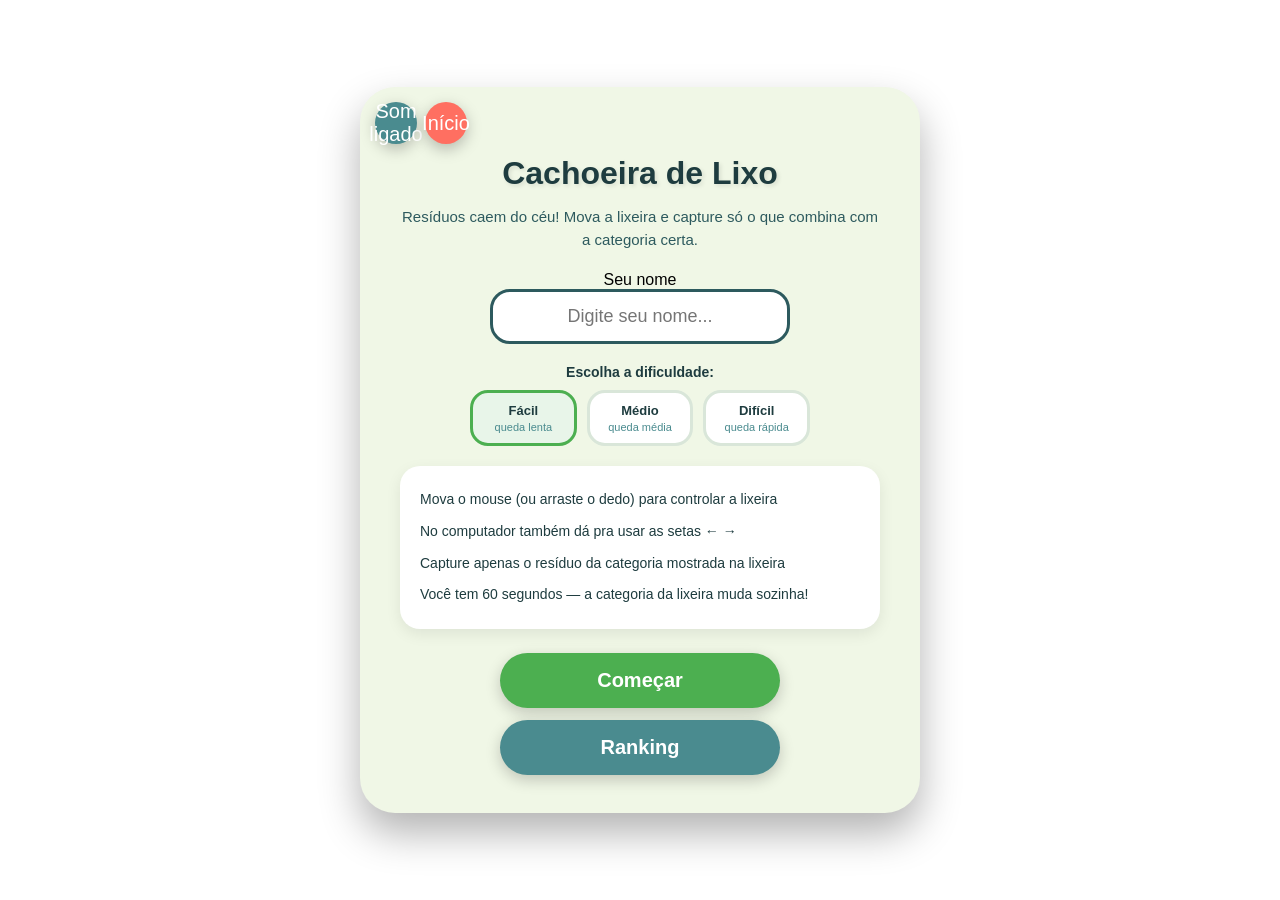
==== commit a2fa77e9: "Corrige identidade visual e navegação dos jogos Padroniza as quatro páginas com o novo design, corri" ====
--- a/src/main/resources/static/cachoeira-lixo.html
+++ b/src/main/resources/static/cachoeira-lixo.html
@@ -631,15 +631,18 @@
         }
 
     </style>
-    <link rel="stylesheet" href="css/identidade.css">
+    <link rel="stylesheet" href="/css/identidade.css?v=20260925-2">
 </head>
 
 <body>
 
 <div class="game-container">
 
-    <button class="icon-btn" id="soundToggleBtn" aria-pressed="true" aria-label="Alternar som" onclick="alternarSom()" title="Ativar/desativar som">Som</button>
-    <a class="icon-btn home-btn" href="index.html" title="Voltar ao menu de jogos">Início</a>
+    <nav class="game-toolbar" aria-label="Navegação do jogo">
+    <button class="icon-btn" id="soundToggleBtn" aria-pressed="true" aria-label="Alternar som" onclick="alternarSom()" title="Ativar/desativar som">Som ligado</button>
+    <a class="icon-btn home-btn" href="/?v=20260925-2" title="Voltar ao menu de jogos">Início</a>
+
+    </nav>
 
     <!-- Tela inicial -->
     <div id="telaInicio" class="tela-inicio">
@@ -665,10 +668,10 @@
         </div>
 
         <ul class="instrucoes-lista">
-            <li>🖱️ Mova o mouse (ou arraste o dedo) para controlar a lixeira</li>
-            <li>⌨️ No computador também dá pra usar as setas ← →</li>
-            <li>✅ Capture apenas o resíduo da categoria mostrada na lixeira</li>
-            <li>⏱️ Você tem 60 segundos — a categoria da lixeira muda sozinha!</li>
+            <li> Mova o mouse (ou arraste o dedo) para controlar a lixeira</li>
+            <li> No computador também dá pra usar as setas ← →</li>
+            <li> Capture apenas o resíduo da categoria mostrada na lixeira</li>
+            <li> Você tem 60 segundos — a categoria da lixeira muda sozinha!</li>
         </ul>
 
         <div class="menu-buttons-inicio">
@@ -682,21 +685,21 @@
 
         <div class="hud">
             <div class="hud-pill hud-pontuacao" id="hudPontuacao">0 pontos</div>
-            <div class="hud-pill hud-categoria" id="hudCategoria">♻️ --</div>
-            <div class="hud-pill hud-tempo" id="hudTempo">⏱️ 60s</div>
-            <button class="btn-pausar" id="btnPausar" title="Pausar">⏸️</button>
+            <div class="hud-pill hud-categoria" id="hudCategoria"> --</div>
+            <div class="hud-pill hud-tempo" id="hudTempo">Tempo: 60s</div>
+            <button class="btn-pausar" id="btnPausar" title="Pausar">Pausar</button>
         </div>
 
         <div class="area-jogo" id="areaJogo">
             <div id="lixeiraJogador">
-                <span class="lixeira-jogador-icone">♻️</span>
+                <span class="lixeira-jogador-icone" aria-hidden="true"><svg viewBox="0 0 24 24" width="28" height="28" fill="none" stroke="currentColor" stroke-width="1.8"><path d="M4 6h16M9 6V3h6v3M6 6l1 15h10l1-15M10 10v7M14 10v7"/></svg></span>
                 <span class="lixeira-jogador-nome">--</span>
             </div>
             <div class="aviso-categoria" id="avisoCategoria"></div>
 
             <div class="overlay-pausa hidden" id="overlayPausa">
-                <h2>⏸️ Pausado</h2>
-                <button class="btn-primario" id="btnContinuar">▶️ Continuar</button>
+                <h2> Pausado</h2>
+                <button class="btn-primario" id="btnContinuar"> Continuar</button>
             </div>
         </div>
     </div>
@@ -710,7 +713,7 @@
 
         <div class="botoes-fim">
             <button class="btn-primario" id="btnJogarNovamente">Jogar novamente</button>
-            <a class="btn-secundario" href="index.html">Voltar ao menu</a>
+            <a class="btn-secundario" href="/?v=20260925-2">Voltar ao menu</a>
         </div>
 
         <div class="ranking-tabs" id="finalRankingTabs"></div>
@@ -722,7 +725,7 @@
 <!-- Modal de Ranking -->
 <div id="rankingModal" class="modal-overlay" onclick="fecharRankingFora(event)">
     <div class="modal-container">
-        <span class="modal-close" onclick="fecharRanking()">&times;</span>
+        <button class="modal-close" aria-label="Fechar ranking" onclick="fecharRanking()">×</button>
         <h2 style="color:#1e3c3f;text-align:center;">Ranking — Cachoeira de Lixo</h2>
         <div class="ranking-tabs" id="rankingModalTabs"></div>
         <div class="ranking-table-wrap" id="rankingModalTable"></div>
@@ -881,7 +884,8 @@
     function alternarSom() {
         soundEnabled = !soundEnabled;
         localStorage.setItem('jogoReciclagem_som', soundEnabled ? 'on' : 'off');
-        document.getElementById('soundToggleBtn').setAttribute('aria-pressed', String(soundEnabled));
+        document.getElementById('soundToggleBtn').setAttribute('aria-pressed', String(soundEnabled));
+        document.getElementById('soundToggleBtn').textContent = soundEnabled ? 'Som ligado' : 'Som desligado';
         if (!soundEnabled) {
             pararSomTempoPassando();
         } else {
@@ -1039,7 +1043,7 @@
 
         pontuacaoFinalEl.textContent = estado.pontuacao;
         mensagemFinalEl.textContent = gerarMensagemDesempenho(estado.pontuacao);
-        dicaFinalEl.textContent = '💡 ' + DICAS_EDUCATIVAS[Math.floor(Math.random() * DICAS_EDUCATIVAS.length)];
+        dicaFinalEl.textContent = ' ' + DICAS_EDUCATIVAS[Math.floor(Math.random() * DICAS_EDUCATIVAS.length)];
 
         somFim();
 
@@ -1065,10 +1069,10 @@
     }
 
     function gerarMensagemDesempenho(pontuacao) {
-        if (pontuacao >= 150) return 'Incrível! Você separou muitos resíduos corretamente! 🏆';
-        if (pontuacao >= 90) return 'Parabéns! Você foi ótimo capturando o lixo certo! 🌟';
-        if (pontuacao >= 40) return 'Bom trabalho! Continue praticando a separação correta. 👍';
-        return 'Continue tentando! Separar o lixo corretamente ajuda o planeta. ♻️';
+        if (pontuacao >= 150) return 'Incrível! Você separou muitos resíduos corretamente! ';
+        if (pontuacao >= 90) return 'Parabéns! Você foi ótimo capturando o lixo certo! ';
+        if (pontuacao >= 40) return 'Bom trabalho! Continue praticando a separação correta. ';
+        return 'Continue tentando! Separar o lixo corretamente ajuda o planeta. ';
     }
 
     function limparResiduosVisuais() {
@@ -1148,7 +1152,7 @@
     }
 
     function atualizarHudTempo() {
-        hudTempo.textContent = `⏱️ ${Math.ceil(estado.tempoRestante)}s`;
+        hudTempo.textContent = `Tempo: ${Math.ceil(estado.tempoRestante)}s`;
         const critico = estado.tempoRestante <= 10 && estado.tempoRestante > 0;
         hudTempo.classList.toggle('timer-danger', critico);
         areaJogo.classList.toggle('tempo-critico', critico);
@@ -1390,7 +1394,7 @@
         lixeiraJogadorEl.style.backgroundColor = cor;
         lixeiraJogadorEl.querySelector('.lixeira-jogador-nome').textContent = cat.nome;
 
-        hudCategoria.textContent = `♻️ ${cat.nome}`;
+        hudCategoria.textContent = ` ${cat.nome}`;
         hudCategoria.style.backgroundColor = cor;
 
         if (comAnimacao) {
@@ -1555,7 +1559,8 @@
         if (e.key === 'Enter') btnJogarInicio.click();
     });
 
-    document.getElementById('soundToggleBtn').setAttribute('aria-pressed', String(soundEnabled));
+    document.getElementById('soundToggleBtn').setAttribute('aria-pressed', String(soundEnabled));
+        document.getElementById('soundToggleBtn').textContent = soundEnabled ? 'Som ligado' : 'Som desligado';
     btnJogarInicio.disabled = true;
     btnJogarInicio.textContent = 'Carregando...';
 
